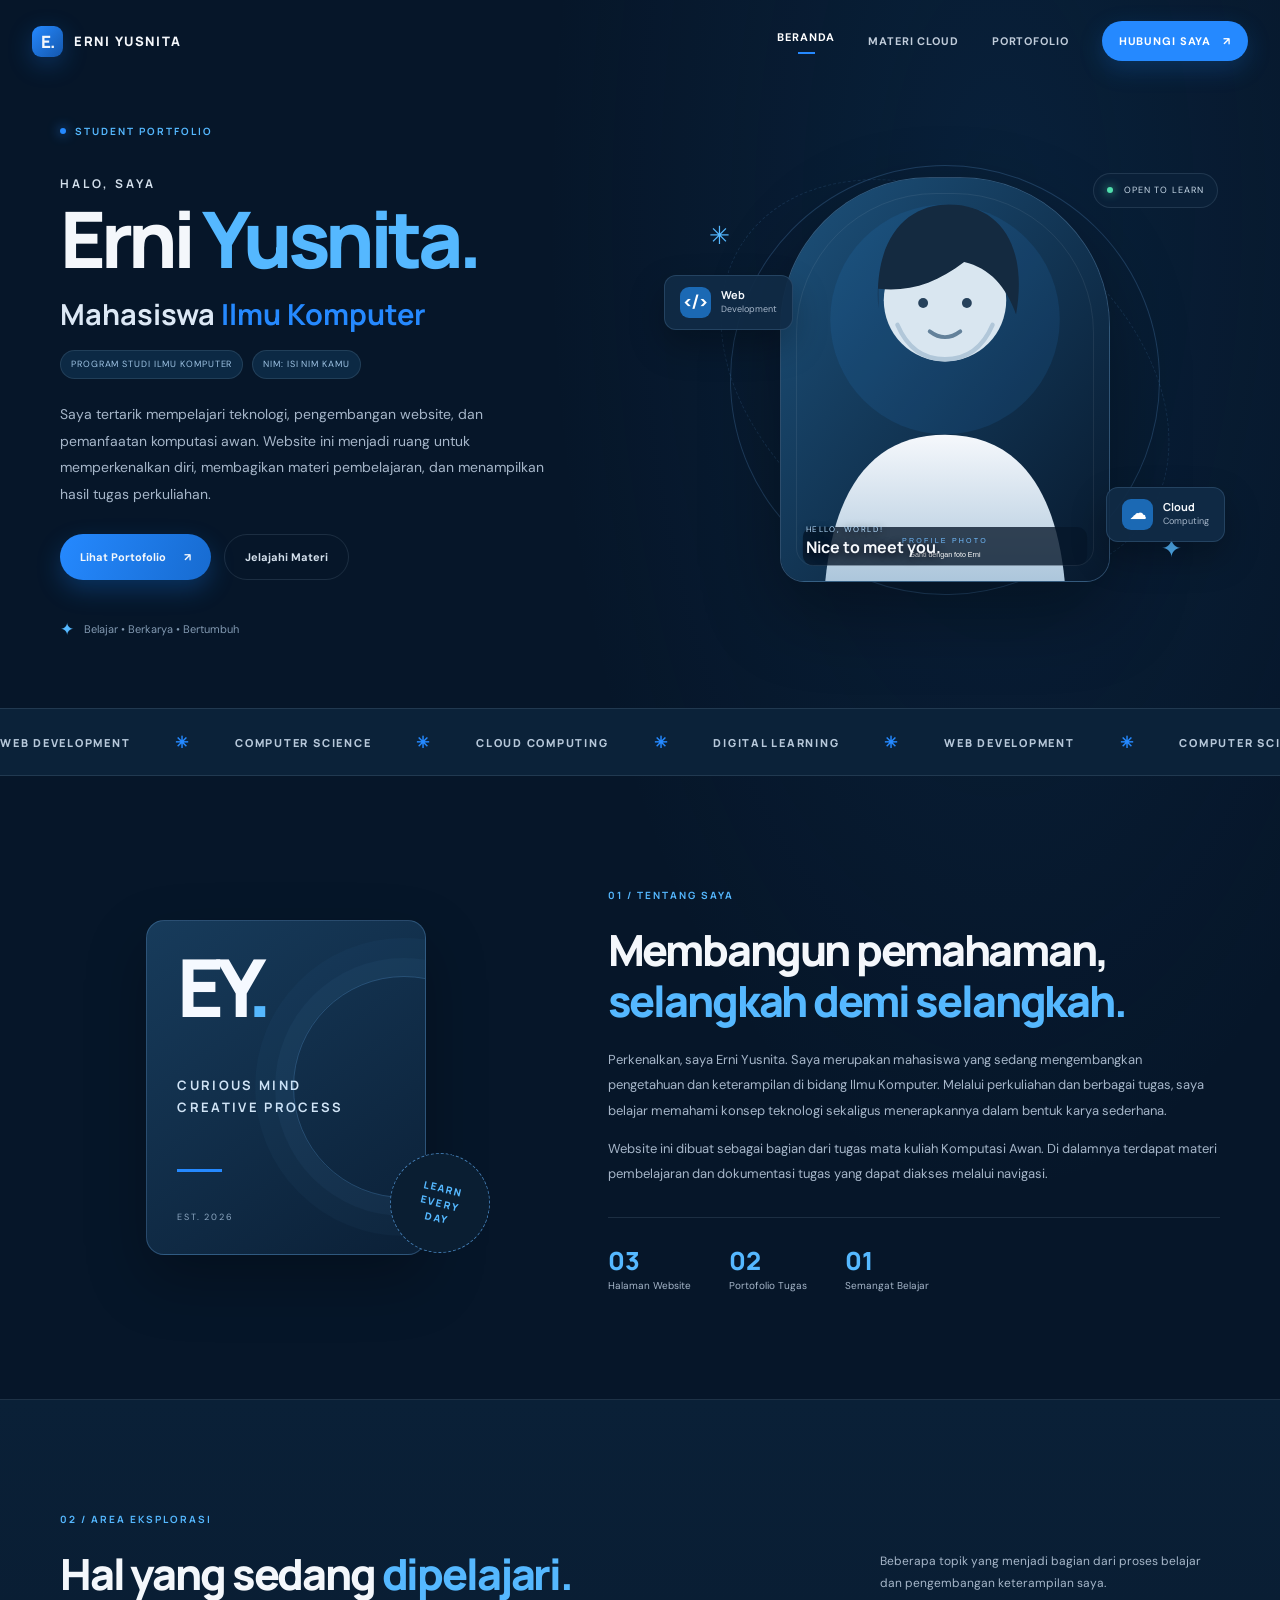
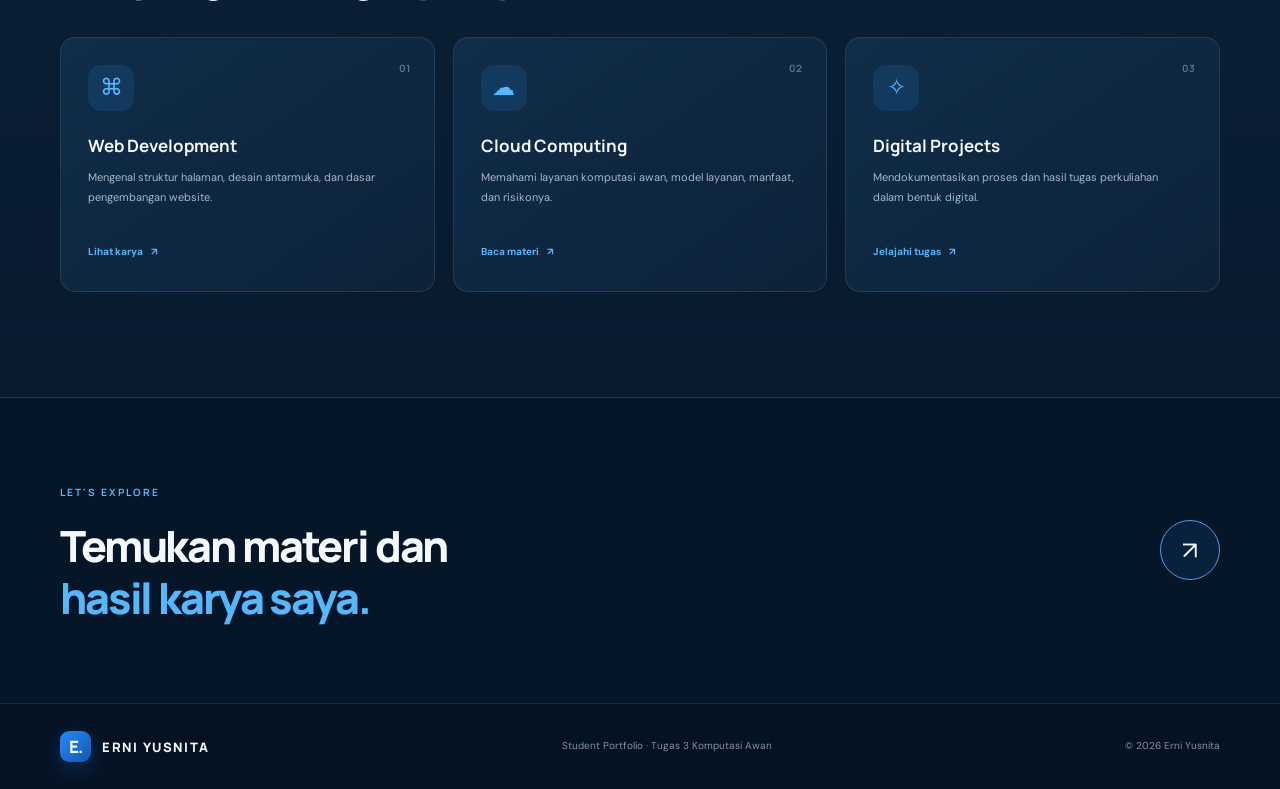
==== index.html @ 87552756 "Add files via upload" ====
<!DOCTYPE html>
<html lang="id">
<head>
  <meta charset="UTF-8">
  <meta name="viewport" content="width=device-width, initial-scale=1.0">
  <meta name="description" content="Portofolio akademik Erni Yusnita, mahasiswa Ilmu Komputer.">
  <meta name="theme-color" content="#07182c">
  <title>Erni Yusnita | Student Portfolio</title>
  <link rel="preconnect" href="https://fonts.googleapis.com">
  <link rel="preconnect" href="https://fonts.gstatic.com" crossorigin>
  <link href="https://fonts.googleapis.com/css2?family=DM+Sans:wght@400;500;600;700&family=Manrope:wght@400;500;600;700;800&display=swap" rel="stylesheet">
  <link rel="stylesheet" href="assets/css/style.css">
</head>
<body>
  <div class="site-shell">
    <header class="topbar">
      <a class="brand" href="index.html" aria-label="Erni Yusnita beranda"><span class="brand-mark">E.</span><span>ERNI YUSNITA</span></a>
      <button class="menu-toggle" aria-label="Buka navigasi" aria-expanded="false"><span></span><span></span><span></span></button>
      <nav class="nav-links" aria-label="Navigasi utama">
        <a class="active" href="index.html">Beranda</a>
        <a href="materi.html">Materi Cloud</a>
        <a href="portofolio.html">Portofolio</a>
        <a class="nav-cta" href="portofolio.html#kontak">Hubungi Saya <span>↗</span></a>
      </nav>
    </header>

    <main>
      <section class="hero section-wrap">
        <div class="hero-copy reveal">
          <span class="eyebrow"><i></i> STUDENT PORTFOLIO</span>
          <p class="hello">HALO, SAYA</p>
          <h1>Erni <span>Yusnita.</span></h1>
          <h2>Mahasiswa <span class="typed" data-words="Ilmu Komputer|Digital Enthusiast|Web Learner">Ilmu Komputer</span></h2>
          <p class="identity-line"><span>PROGRAM STUDI ILMU KOMPUTER</span><span>NIM: ISI NIM KAMU</span></p>
          <p class="hero-description">Saya tertarik mempelajari teknologi, pengembangan website, dan pemanfaatan komputasi awan. Website ini menjadi ruang untuk memperkenalkan diri, membagikan materi pembelajaran, dan menampilkan hasil tugas perkuliahan.</p>
          <div class="hero-actions">
            <a class="button button-primary" href="portofolio.html">Lihat Portofolio <span>↗</span></a>
            <a class="button button-ghost" href="materi.html">Jelajahi Materi</a>
          </div>
          <div class="social-proof"><span class="social-dot">✦</span><span>Belajar • Berkarya • Bertumbuh</span></div>
        </div>
        <div class="hero-visual reveal">
          <div class="orbit orbit-one"></div><div class="orbit orbit-two"></div>
          <div class="visual-tag tag-top"><span class="pulse"></span> OPEN TO LEARN</div>
          <div class="portrait-frame">
            <div class="portrait-glow"></div>
            <img src="assets/images/profile-placeholder.svg" alt="Ilustrasi avatar sementara Erni Yusnita">
            <div class="portrait-caption"><span class="caption-kicker">HELLO, WORLD!</span><strong>Nice to meet you.</strong></div>
          </div>
          <div class="floating-card float-code"><span class="mini-icon">&lt;/&gt;</span><div><strong>Web</strong><small>Development</small></div></div>
          <div class="floating-card float-cloud"><span class="mini-icon">☁</span><div><strong>Cloud</strong><small>Computing</small></div></div>
          <span class="decor-star star-a">✳</span><span class="decor-star star-b">✦</span>
        </div>
      </section>

      <section class="ticker" aria-label="Bidang yang dipelajari">
        <div class="ticker-track"><span>WEB DEVELOPMENT</span><b>✳</b><span>COMPUTER SCIENCE</span><b>✳</b><span>CLOUD COMPUTING</span><b>✳</b><span>DIGITAL LEARNING</span><b>✳</b><span>WEB DEVELOPMENT</span><b>✳</b><span>COMPUTER SCIENCE</span><b>✳</b></div>
      </section>

      <section class="about section-wrap section-space" id="tentang">
        <div class="about-art reveal">
          <div class="about-card">
            <div class="about-monogram">EY<span>.</span></div>
            <p>CURIOUS MIND<br>CREATIVE PROCESS</p>
            <span class="about-card-line"></span>
            <small>EST. 2026</small>
          </div>
          <div class="about-stamp">LEARN<br>EVERY<br>DAY</div>
        </div>
        <div class="about-copy reveal">
          <span class="eyebrow">01 / TENTANG SAYA</span>
          <h2>Membangun pemahaman,<br><span>selangkah demi selangkah.</span></h2>
          <p>Perkenalkan, saya Erni Yusnita. Saya merupakan mahasiswa yang sedang mengembangkan pengetahuan dan keterampilan di bidang Ilmu Komputer. Melalui perkuliahan dan berbagai tugas, saya belajar memahami konsep teknologi sekaligus menerapkannya dalam bentuk karya sederhana.</p>
          <p>Website ini dibuat sebagai bagian dari tugas mata kuliah Komputasi Awan. Di dalamnya terdapat materi pembelajaran dan dokumentasi tugas yang dapat diakses melalui navigasi.</p>
          <div class="stats-row">
            <div><strong>03</strong><span>Halaman Website</span></div>
            <div><strong>02</strong><span>Portofolio Tugas</span></div>
            <div><strong>01</strong><span>Semangat Belajar</span></div>
          </div>
        </div>
      </section>

      <section class="focus-section section-space">
        <div class="section-wrap">
          <div class="section-heading reveal"><div><span class="eyebrow">02 / AREA EKSPLORASI</span><h2>Hal yang sedang <span>dipelajari.</span></h2></div><p>Beberapa topik yang menjadi bagian dari proses belajar dan pengembangan keterampilan saya.</p></div>
          <div class="focus-grid">
            <article class="focus-card reveal"><div class="card-number">01</div><div class="focus-icon">⌘</div><h3>Web Development</h3><p>Mengenal struktur halaman, desain antarmuka, dan dasar pengembangan website.</p><a href="portofolio.html">Lihat karya <span>↗</span></a></article>
            <article class="focus-card reveal"><div class="card-number">02</div><div class="focus-icon">☁</div><h3>Cloud Computing</h3><p>Memahami layanan komputasi awan, model layanan, manfaat, dan risikonya.</p><a href="materi.html">Baca materi <span>↗</span></a></article>
            <article class="focus-card reveal"><div class="card-number">03</div><div class="focus-icon">✧</div><h3>Digital Projects</h3><p>Mendokumentasikan proses dan hasil tugas perkuliahan dalam bentuk digital.</p><a href="portofolio.html">Jelajahi tugas <span>↗</span></a></article>
          </div>
        </div>
      </section>

      <section class="closing-cta section-wrap section-space reveal">
        <div><span class="eyebrow">LET'S EXPLORE</span><h2>Temukan materi dan<br><span>hasil karya saya.</span></h2></div>
        <a class="round-link" href="portofolio.html" aria-label="Buka portofolio">↗</a>
      </section>
    </main>
    <footer class="footer"><div class="section-wrap footer-inner"><a class="brand" href="index.html"><span class="brand-mark">E.</span><span>ERNI YUSNITA</span></a><p>Student Portfolio · Tugas 3 Komputasi Awan</p><span>© <span class="year"></span> Erni Yusnita</span></div></footer>
  </div>
  <script src="assets/js/main.js"></script>
</body>
</html>
---- assets/css/style.css ----
/* ERNI YUSNITA — STUDENT PORTFOLIO
   Version 1.0 | Tugas 3 Komputasi Awan
   Ubah --accent pada :root untuk membuat perubahan visual versi 2. */
:root{--bg:#061629;--bg2:#091e35;--panel:#0d2742;--panel2:#102e4b;--text:#f4f7fb;--muted:#a6b6c9;--accent:#2589ff;--accent2:#55b8ff;--line:rgba(177,205,232,.13);--font:'DM Sans',sans-serif;--display:'Manrope',sans-serif}
*{box-sizing:border-box}html{scroll-behavior:smooth}body{margin:0;background:var(--bg);color:var(--text);font-family:var(--font);line-height:1.65;overflow-x:hidden}a{color:inherit;text-decoration:none}button{font:inherit}.site-shell{overflow:hidden;background:radial-gradient(ellipse at 78% 9%,rgba(24,92,155,.15),transparent 32%),var(--bg)}.section-wrap{width:min(1160px,calc(100% - 64px));margin-inline:auto}.topbar{height:82px;width:min(1240px,calc(100% - 64px));margin:auto;display:flex;align-items:center;justify-content:space-between;position:relative;z-index:20}.brand{display:inline-flex;align-items:center;gap:11px;font:800 13px var(--display);letter-spacing:.12em}.brand-mark{width:31px;height:31px;border-radius:9px;display:grid;place-items:center;background:linear-gradient(135deg,var(--accent),#1457ad);font:800 17px var(--display);letter-spacing:-.08em;box-shadow:0 7px 25px #1678e64d}.nav-links{display:flex;align-items:center;gap:33px}.nav-links>a{font-size:11px;color:#c0ccda;font-weight:700;letter-spacing:.08em;text-transform:uppercase;transition:.25s}.nav-links>a:hover,.nav-links>a.active{color:#fff}.nav-links>a.active:after{content:"";display:block;width:17px;height:2px;background:var(--accent);margin:5px auto 0}.nav-links .nav-cta{background:var(--accent);color:white;padding:11px 17px;border-radius:30px;box-shadow:0 8px 25px #1678e63d}.nav-links .nav-cta:after{display:none}.nav-cta span{padding-left:8px}.menu-toggle{display:none;background:none;border:0;color:white}.hero{min-height:590px;display:grid;grid-template-columns:1.05fr .95fr;align-items:center;padding-top:34px;padding-bottom:65px;position:relative}.hero-copy{max-width:570px;position:relative;z-index:2}.eyebrow{font:700 10px var(--display);letter-spacing:.2em;color:var(--accent2);display:inline-flex;align-items:center;gap:9px}.eyebrow i{width:6px;height:6px;border-radius:50%;background:var(--accent);box-shadow:0 0 12px var(--accent)}.hello{font:700 12px var(--display);letter-spacing:.25em;color:#d2deea;margin:33px 0 5px}.hero h1,.page-hero h1{font:800 clamp(48px,6.1vw,78px)/1.06 var(--display);letter-spacing:-.065em;margin:0}.hero h1 span,.page-hero h1 span,.about-copy h2 span,.section-heading h2 span,.closing-cta h2 span,.contact-inner h2 span,.content-intro h2 span,.link-panel h2 span{color:var(--accent2)}.hero h2{font:700 clamp(20px,2.4vw,29px) var(--display);margin:14px 0;color:#dce8f5}.hero h2 span{color:var(--accent)}.identity-line{display:flex;flex-wrap:wrap;gap:9px;margin:16px 0 0}.identity-line span{font-size:9px;letter-spacing:.1em;color:#9fc4e5;border:1px solid var(--line);border-radius:20px;padding:6px 10px;background:#0c2944}.hero-description{max-width:485px;color:var(--muted);font-size:14px;line-height:1.9;margin:22px 0 27px}.hero-actions{display:flex;gap:13px;flex-wrap:wrap}.button{display:inline-flex;align-items:center;gap:18px;padding:13px 20px;border-radius:30px;font-size:11px;font-weight:700;transition:transform .25s,box-shadow .25s}.button:hover{transform:translateY(-3px)}.button-primary{background:linear-gradient(110deg,var(--accent),#176bd0);box-shadow:0 10px 25px #1479e64a}.button-ghost{border:1px solid var(--line);color:#d5e1ed}.social-proof{display:flex;align-items:center;gap:10px;margin-top:35px;color:#8299b1;font-size:11px}.social-dot{color:var(--accent2);font-size:17px}.hero-visual{height:490px;position:relative;display:grid;place-items:center}.portrait-frame{width:min(330px,75%);height:405px;border:1px solid #83b7e64a;border-radius:150px 150px 24px 24px;background:linear-gradient(155deg,#173d5c,#0b223a 70%);position:relative;overflow:hidden;box-shadow:0 30px 80px #0005;z-index:2}.portrait-frame:before{content:"";position:absolute;inset:15px;border:1px solid #ffffff12;border-radius:140px 140px 18px 18px;z-index:1}.portrait-frame img{position:absolute;width:100%;height:100%;object-fit:cover;inset:0}.portrait-glow{position:absolute;width:240px;height:240px;border-radius:50%;background:#2388ff4a;filter:blur(60px);top:60px;left:50px}.portrait-caption{position:absolute;bottom:23px;left:25px;z-index:3;display:flex;flex-direction:column;text-shadow:0 2px 8px #001}.caption-kicker{font-size:8px;letter-spacing:.2em;color:#b7dfff}.portrait-caption strong{font:700 16px var(--display)}.orbit{position:absolute;border:1px solid #70baff36;border-radius:50%;width:430px;height:430px;transform:rotate(-24deg)}.orbit-two{width:490px;height:350px;transform:rotate(35deg);border-style:dashed;opacity:.6}.visual-tag{position:absolute;z-index:4;top:38px;right:2px;border:1px solid var(--line);border-radius:30px;padding:9px 13px;background:#0a2038;color:#c8d9e9;font-size:9px;letter-spacing:.12em}.pulse{display:inline-block;width:6px;height:6px;background:#50dfad;border-radius:50%;margin-right:8px;box-shadow:0 0 10px #50dfad}.floating-card{position:absolute;z-index:4;display:flex;align-items:center;gap:10px;padding:11px 15px;background:#102b46eF;border:1px solid #83b7e62e;border-radius:12px;box-shadow:0 15px 35px #0004}.floating-card strong,.floating-card small{display:block}.floating-card strong{font:700 11px var(--display)}.floating-card small{font-size:9px;color:var(--muted)}.mini-icon{width:31px;height:31px;border-radius:9px;background:#1b69b4;display:grid;place-items:center;color:white;font-weight:800}.float-code{left:-5px;top:140px}.float-cloud{right:-5px;bottom:83px}.decor-star{position:absolute;color:var(--accent2);font-size:25px}.star-a{top:80px;left:40px}.star-b{bottom:55px;right:38px}.ticker{height:68px;background:#0b2239;border-block:1px solid var(--line);display:flex;align-items:center;overflow:hidden}.ticker-track{display:flex;align-items:center;justify-content:space-around;gap:45px;min-width:100%;white-space:nowrap;animation:marquee 30s linear infinite;font:800 11px var(--display);letter-spacing:.16em;color:#b7c8da}.ticker-track b{color:var(--accent);font-size:16px}@keyframes marquee{to{transform:translateX(-25%)}}.section-space{padding-top:105px;padding-bottom:105px}.about{display:grid;grid-template-columns:.85fr 1.15fr;gap:95px;align-items:center}.about-art{min-height:360px;display:grid;place-items:center;position:relative}.about-card{width:280px;height:335px;border:1px solid #6eaee64a;border-radius:18px;background:linear-gradient(145deg,#173b5b,#0b2037);padding:30px;display:flex;flex-direction:column;justify-content:space-between;box-shadow:0 25px 60px #0004;position:relative;overflow:hidden}.about-card:after{content:"";position:absolute;width:220px;height:220px;border:1px solid #6ebaff3d;border-radius:50%;right:-90px;top:55px;box-shadow:0 0 0 18px #6ebaff0b,0 0 0 38px #6ebaff08}.about-monogram{font:800 80px/.9 var(--display);letter-spacing:-.1em;color:#f5f9ff}.about-monogram span{color:var(--accent2)}.about-card p{font:700 13px/1.7 var(--display);letter-spacing:.18em;color:#d1e4f6}.about-card-line{width:45px;height:3px;background:var(--accent)}.about-card small{font-size:9px;letter-spacing:.2em;color:#8da8c2}.about-stamp{position:absolute;right:5%;bottom:15px;width:100px;height:100px;border:1px dashed #64b4ff99;border-radius:50%;display:grid;place-items:center;text-align:center;font:800 10px/1.5 var(--display);letter-spacing:.15em;color:var(--accent2);transform:rotate(13deg);background:#0a1e32}.about-copy h2,.section-heading h2,.closing-cta h2,.contact-inner h2,.content-intro h2,.link-panel h2{font:800 clamp(30px,3.7vw,43px)/1.2 var(--display);letter-spacing:-.05em;margin:16px 0 20px}.about-copy>p,.content-intro>p{font-size:13px;line-height:1.95;color:var(--muted);max-width:650px}.stats-row{display:flex;gap:38px;margin-top:30px;padding-top:25px;border-top:1px solid var(--line)}.stats-row div{display:flex;flex-direction:column}.stats-row strong{font:800 25px var(--display);color:var(--accent2)}.stats-row span{font-size:10px;color:var(--muted)}.focus-section{background:linear-gradient(180deg,#0a2037,#081a2e);border-block:1px solid var(--line)}.section-heading{display:flex;justify-content:space-between;align-items:end;gap:35px;margin-bottom:38px}.section-heading h2{margin-bottom:0}.section-heading>p{max-width:340px;color:var(--muted);font-size:12px;line-height:1.8;margin:0 0 5px}.focus-grid{display:grid;grid-template-columns:repeat(3,1fr);gap:18px}.focus-card{position:relative;min-height:250px;background:linear-gradient(145deg,#102d49,#0c2239);border:1px solid var(--line);border-radius:15px;padding:27px;transition:.3s}.focus-card:hover,.project-card:hover{transform:translateY(-7px);border-color:#398bd35e;box-shadow:0 20px 40px #0003}.card-number{position:absolute;right:24px;top:23px;font:700 10px var(--display);color:#58738d}.focus-icon{width:46px;height:46px;border-radius:13px;background:#1d69aa3d;color:var(--accent2);display:grid;place-items:center;font-size:23px;margin-bottom:23px}.focus-card h3{font:700 17px var(--display);margin:0 0 9px}.focus-card p{font-size:11px;line-height:1.8;color:var(--muted);min-height:58px}.focus-card>a{font-size:10px;font-weight:700;color:var(--accent2)}.focus-card>a span{margin-left:6px}.closing-cta{display:flex;align-items:center;justify-content:space-between;padding-top:80px;padding-bottom:80px}.closing-cta h2{margin-bottom:0}.round-link{width:60px;height:60px;border:1px solid #4e9fe9;border-radius:50%;display:grid;place-items:center;font-size:25px;background:#1261a52a;transition:.3s}.round-link:hover{background:var(--accent);transform:rotate(45deg)}.footer{border-top:1px solid var(--line);background:#051222}.footer-inner{min-height:85px;display:flex;align-items:center;justify-content:space-between;gap:20px}.footer p,.footer-inner>span{font-size:10px;color:#7f94a9}.page-hero{min-height:430px;display:grid;grid-template-columns:1.1fr .9fr;align-items:center;padding-top:50px;padding-bottom:50px}.page-hero h1{font-size:clamp(43px,5.5vw,68px);max-width:650px;margin:22px 0}.page-hero p{max-width:520px;color:var(--muted);font-size:14px;line-height:1.9}.page-hero-art{height:290px;position:relative;display:grid;place-items:center}.cloud-graphic{width:200px;height:150px;border-radius:90px;background:linear-gradient(145deg,#1e73b8,#0e3457);display:grid;place-items:center;font-size:100px;color:#d9efff;box-shadow:0 20px 60px #0005;position:relative;animation:float 5s ease-in-out infinite}.cloud-graphic span{position:absolute;font-size:18px;letter-spacing:8px;color:#fff;top:57px;left:81px}.graphic-caption{position:absolute;right:5%;bottom:15px;font:800 11px/1.7 var(--display);letter-spacing:.18em;color:#75bfff;text-align:right}.content-intro{max-width:780px}.content-intro h2{margin-bottom:12px}.info-banner{display:flex;gap:22px;align-items:center;margin-top:35px;padding:24px 27px;background:#102b45;border:1px solid var(--line);border-radius:14px}.info-symbol{width:53px;height:53px;flex:0 0 53px;border-radius:14px;background:#1c69ad4a;display:grid;place-items:center;color:#8ccaff;font-size:27px}.info-banner strong{font:700 14px var(--display)}.info-banner p{font-size:12px;color:var(--muted);margin:5px 0 0}.service-section{background:#091d32;border-block:1px solid var(--line)}.service-grid{display:grid;grid-template-columns:repeat(3,1fr);gap:18px}.service-card{padding:27px;background:linear-gradient(145deg,#102d49,#0a2037);border:1px solid var(--line);border-radius:15px;transition:.3s}.service-card:hover{transform:translateY(-5px);border-color:#398bd35e}.service-top{display:flex;align-items:center;justify-content:space-between}.service-icon{width:42px;height:42px;border-radius:12px;background:#1c69ad4a;display:grid;place-items:center;color:var(--accent2);font-size:21px}.service-code,.example-label{font-size:9px;letter-spacing:.15em;color:#7894af;font-weight:700}.service-card h3{font:800 31px var(--display);margin:24px 0 0;color:#fff}.service-card h4{font:700 11px var(--display);color:var(--accent2);margin:0 0 13px}.service-card>p{font-size:11px;line-height:1.85;color:var(--muted);min-height:105px}.example-label{margin-top:22px}.example-chips{display:flex;flex-wrap:wrap;gap:7px;margin-top:9px}.example-chips span,.project-tag{font-size:9px;padding:6px 9px;border-radius:20px;background:#1c69ad2b;color:#b7dcff;border:1px solid #3b8bd333}.service-note{font-size:10px;color:#89a2ba;margin-top:17px;padding-top:13px;border-top:1px solid var(--line)}.pros-cons{display:grid;grid-template-columns:1fr 1fr;gap:18px}.pros-card,.cons-card{border:1px solid var(--line);border-radius:15px;padding:27px;background:#0d2943}.cons-card{background:#241f31}.pros-title{display:flex;align-items:center;gap:13px;margin-bottom:20px}.pros-title>span{width:35px;height:35px;border-radius:10px;background:#1e805d;color:#9bf2c9;display:grid;place-items:center;font-size:21px;font-weight:700}.cons-card .pros-title>span{background:#874d37;color:#ffc4a6}.pros-title h3{font:700 16px var(--display);margin:0}.pros-cons ul{list-style:none;margin:0;padding:0}.pros-cons li{padding:13px 0;border-top:1px solid var(--line)}.pros-cons li b{font-size:12px}.pros-cons li p{margin:3px 0 0;font-size:11px;color:var(--muted)}.takeaway{margin-top:20px;padding:24px 27px;border-left:3px solid var(--accent);background:#102b45}.takeaway p{font-size:12px;color:#c3d2e1;line-height:1.9;margin:9px 0 0}.project-hero-art{height:300px}.stacked-window{width:260px;height:190px;border-radius:12px;background:#eaf3fc;padding:12px;transform:rotate(-7deg);box-shadow:0 25px 60px #0006;position:relative}.browser-bar{height:15px;display:flex;gap:5px;align-items:center}.browser-bar i{width:5px;height:5px;border-radius:50%;background:#90a6bb}.browser-bar span{height:5px;flex:1;margin-left:10px;border-radius:10px;background:#d3e0ed}.window-lines{margin-top:25px;width:100px;height:70px;background:repeating-linear-gradient(to bottom,#bfd1e2 0 5px,transparent 5px 17px)}.window-orb{position:absolute;right:27px;top:52px;width:88px;height:88px;border-radius:50%;background:linear-gradient(135deg,#51b7ff,#1457a2);display:grid;place-items:center;color:white;font-size:40px}.project-grid{display:grid;grid-template-columns:1fr 1fr;gap:22px}.project-card{overflow:hidden;background:#0e2943;border:1px solid var(--line);border-radius:16px;transition:.3s}.project-cover{height:235px;position:relative;overflow:hidden}.cover-one{background:linear-gradient(135deg,#e8dafa,#b8caff);padding:20px}.browser-bar{position:relative}.cover-one .browser-bar span{background:#d2cce0}.cover-content{position:absolute;left:34px;top:68px;color:#13253c}.cover-content small{font-size:8px;letter-spacing:.16em;font-weight:800}.cover-content strong{display:block;font:800 29px/1.15 var(--display);letter-spacing:-.05em;margin-top:12px}.cover-lines{display:flex;gap:5px;margin-top:17px}.cover-lines i{width:37px;height:5px;background:#6d82a7;border-radius:8px}.cover-bubble{position:absolute;right:25px;bottom:22px;width:44px;height:44px;border-radius:50%;background:#1d72bd;color:white;display:grid;place-items:center;font:800 12px var(--display)}.cover-two{background:linear-gradient(135deg,#d7f1ee,#9ac9d5);display:grid;place-items:center}.drive-mark{position:absolute;top:22px;left:26px;font-size:28px;color:#178b80}.drive-folder{display:flex;gap:12px;transform:rotate(-8deg)}.drive-folder span{width:68px;height:83px;border-radius:9px;background:#f7fcff;box-shadow:0 15px 30px #315d6b4a;display:grid;place-items:center;color:#58a5ad;font-size:30px}.drive-folder span:nth-child(2){transform:translateY(-17px)}.drive-caption{position:absolute;bottom:20px;left:25px;font-size:9px;letter-spacing:.18em;color:#326a75;font-weight:800}.project-body{padding:23px}.project-meta{display:flex;justify-content:space-between;font-size:9px;letter-spacing:.13em;color:var(--accent2);font-weight:700}.project-body h3{font:700 18px var(--display);margin:13px 0 8px}.project-body>p{font-size:11px;line-height:1.85;color:var(--muted);min-height:80px}.project-footer{display:flex;justify-content:space-between;align-items:center;margin-top:18px;padding-top:15px;border-top:1px solid var(--line)}.text-link{font-size:10px;font-weight:700;color:var(--accent2)}.link-panel{margin-top:75px;padding:35px;background:#0c2741;border:1px solid var(--line);border-radius:17px;display:grid;grid-template-columns:.85fr 1.15fr;gap:45px;align-items:center}.link-panel h2{font-size:30px;margin:12px 0}.link-panel p{font-size:11px;line-height:1.85;color:var(--muted)}.link-list>a{display:flex;align-items:center;gap:15px;padding:16px 0;border-bottom:1px solid var(--line)}.link-index{width:35px;height:35px;display:grid;place-items:center;border-radius:10px;background:#1a5b91;color:#b9ddff;font:700 11px var(--display)}.link-list b,.link-list small{display:block}.link-list b{font:700 12px var(--display)}.link-list small{font-size:10px;color:#8ca2b7;margin-top:3px}.link-arrow{margin-left:auto;color:var(--accent2);font-size:18px}.contact-section{background:linear-gradient(110deg,#0c2a48,#0a1d32);border-block:1px solid var(--line)}.contact-inner{display:flex;align-items:center;justify-content:space-between;gap:30px}.contact-inner h2{margin:13px 0}.contact-inner p{color:var(--muted);font-size:12px}.reveal{opacity:0;transform:translateY(22px);transition:opacity .7s ease,transform .7s ease}.reveal.visible{opacity:1;transform:translateY(0)}@keyframes float{0%,100%{transform:translateY(0)}50%{transform:translateY(-12px)}}@media(max-width:850px){.hero{grid-template-columns:1fr 1fr;min-height:530px}.hero-visual{transform:scale(.88)}.about{gap:45px}.section-heading{align-items:start;flex-direction:column;gap:12px}.section-heading>p{max-width:550px}.page-hero{min-height:370px}.link-panel{grid-template-columns:1fr;gap:15px}}@media(max-width:650px){.section-wrap,.topbar{width:calc(100% - 38px)}.topbar{height:70px}.menu-toggle{display:flex;flex-direction:column;gap:5px;padding:8px}.menu-toggle span{width:22px;height:2px;background:white;border-radius:2px}.nav-links{display:none;position:absolute;top:62px;left:0;right:0;padding:18px;background:#0c2741;border:1px solid var(--line);border-radius:14px;flex-direction:column;align-items:stretch;gap:17px;box-shadow:0 20px 40px #0006}.nav-links.open{display:flex}.nav-links>a.active:after{display:none}.nav-links .nav-cta{text-align:center}.hero{grid-template-columns:1fr;padding-top:55px;padding-bottom:40px}.hero h1{font-size:55px}.hero-visual{height:390px;transform:none;margin-top:10px}.portrait-frame{height:340px;width:260px}.orbit{width:340px;height:340px}.orbit-two{width:370px;height:290px}.float-code{left:0;top:100px}.float-cloud{right:0;bottom:50px}.visual-tag{right:0;top:20px}.ticker{height:57px}.ticker-track{gap:25px;font-size:9px}.section-space{padding-top:72px;padding-bottom:72px}.about{grid-template-columns:1fr;gap:30px}.about-art{min-height:330px}.about-card{height:300px}.about-copy h2,.section-heading h2,.closing-cta h2,.contact-inner h2,.content-intro h2{font-size:32px}.stats-row{gap:20px;justify-content:space-between}.stats-row strong{font-size:22px}.focus-grid,.service-grid,.pros-cons,.project-grid{grid-template-columns:1fr}.focus-card{min-height:220px}.closing-cta{padding-top:65px;padding-bottom:65px}.footer-inner{padding:22px 0;flex-direction:column;align-items:flex-start;gap:9px}.page-hero{grid-template-columns:1fr;padding-top:55px;padding-bottom:25px}.page-hero h1{font-size:46px}.page-hero-art{height:220px}.cloud-graphic{width:160px;height:120px;font-size:78px}.cloud-graphic span{top:45px;left:65px}.service-card>p{min-height:0}.project-cover{height:205px}.project-body>p{min-height:0}.link-panel{padding:24px}.contact-inner{align-items:flex-start;flex-direction:column}.contact-inner h2{font-size:30px}}@media(prefers-reduced-motion:reduce){*,*::before,*::after{scroll-behavior:auto!important;animation-duration:.01ms!important;animation-iteration-count:1!important;transition-duration:.01ms!important}.reveal{opacity:1;transform:none}}
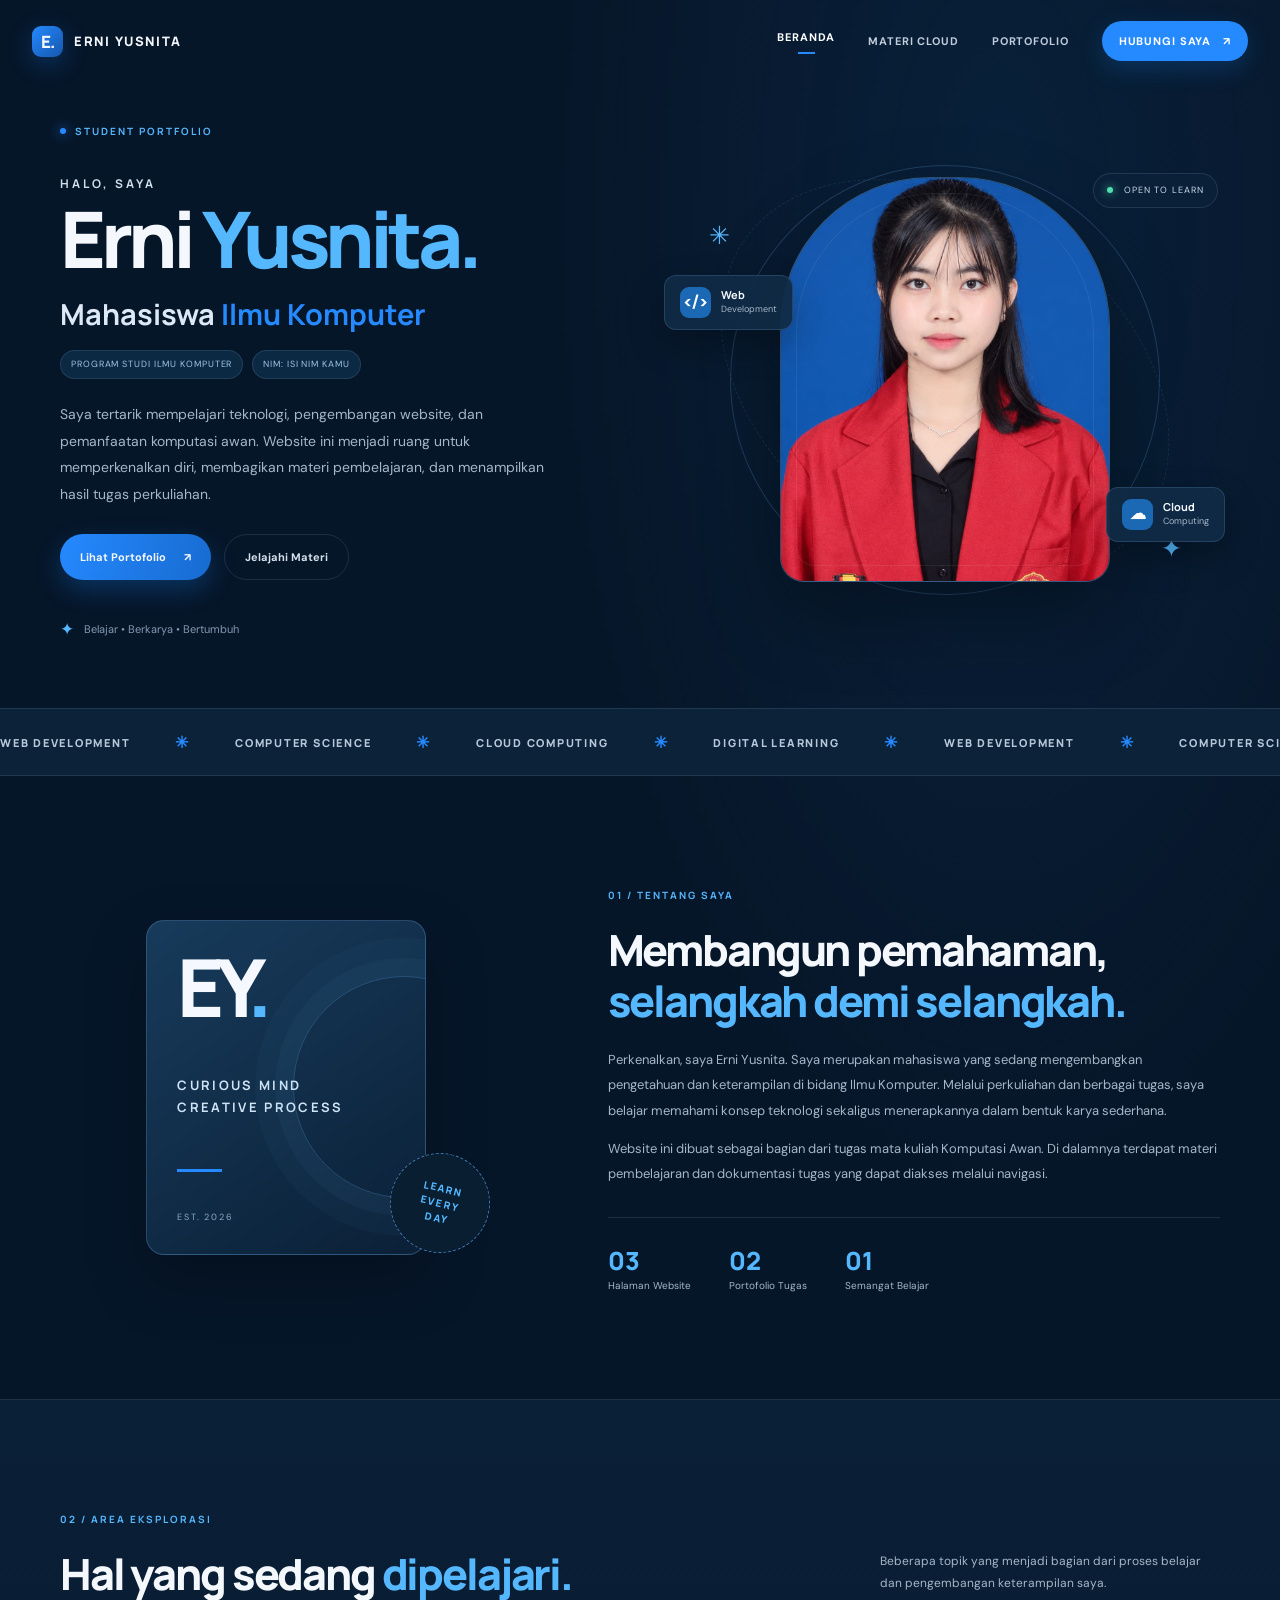
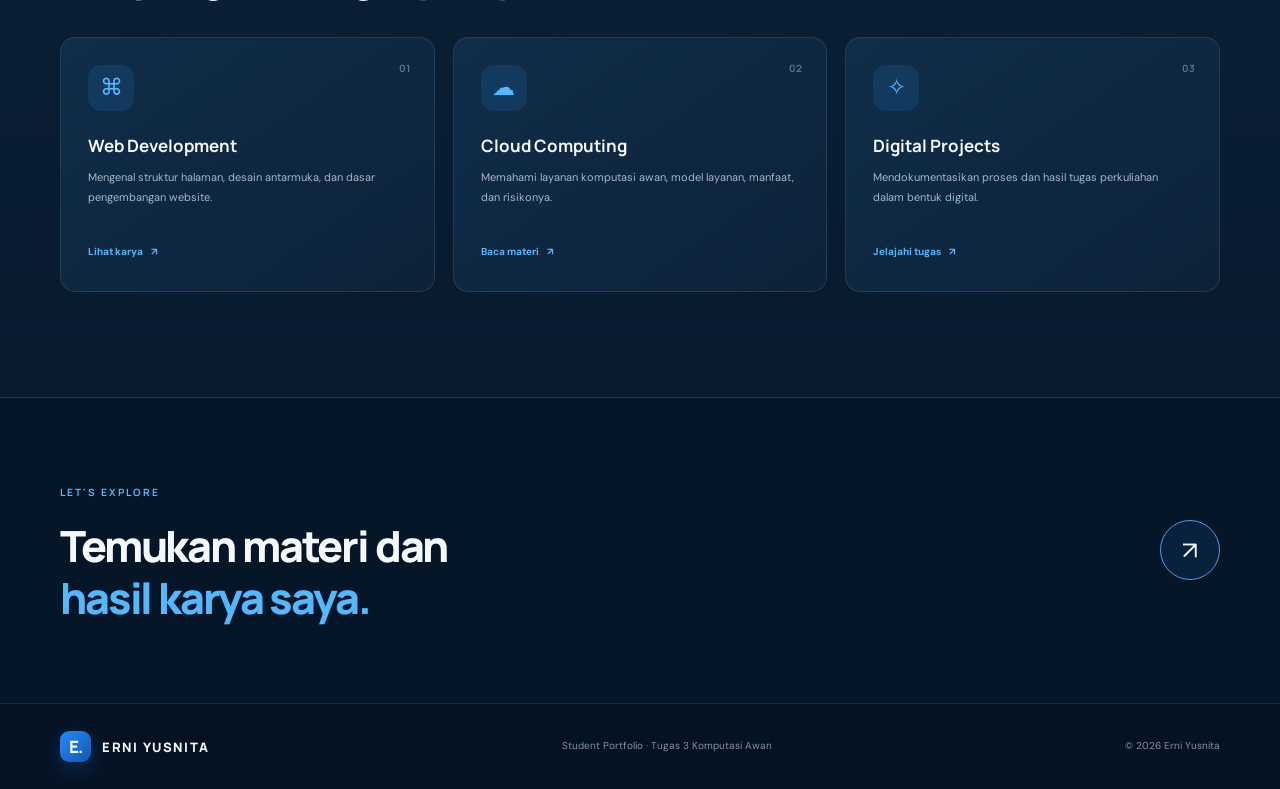
==== commit d4e4c78e: "Add files via upload" ====
--- a/index.html
+++ b/index.html
@@ -44,8 +44,7 @@
           <div class="visual-tag tag-top"><span class="pulse"></span> OPEN TO LEARN</div>
           <div class="portrait-frame">
             <div class="portrait-glow"></div>
-            <img src="assets/images/profile-placeholder.svg" alt="Ilustrasi avatar sementara Erni Yusnita">
-            <div class="portrait-caption"><span class="caption-kicker">HELLO, WORLD!</span><strong>Nice to meet you.</strong></div>
+            <img src="assets/images/foto erni.jpeg" alt="Ilustrasi avatar sementara Erni Yusnita">
           </div>
           <div class="floating-card float-code"><span class="mini-icon">&lt;/&gt;</span><div><strong>Web</strong><small>Development</small></div></div>
           <div class="floating-card float-cloud"><span class="mini-icon">☁</span><div><strong>Cloud</strong><small>Computing</small></div></div>
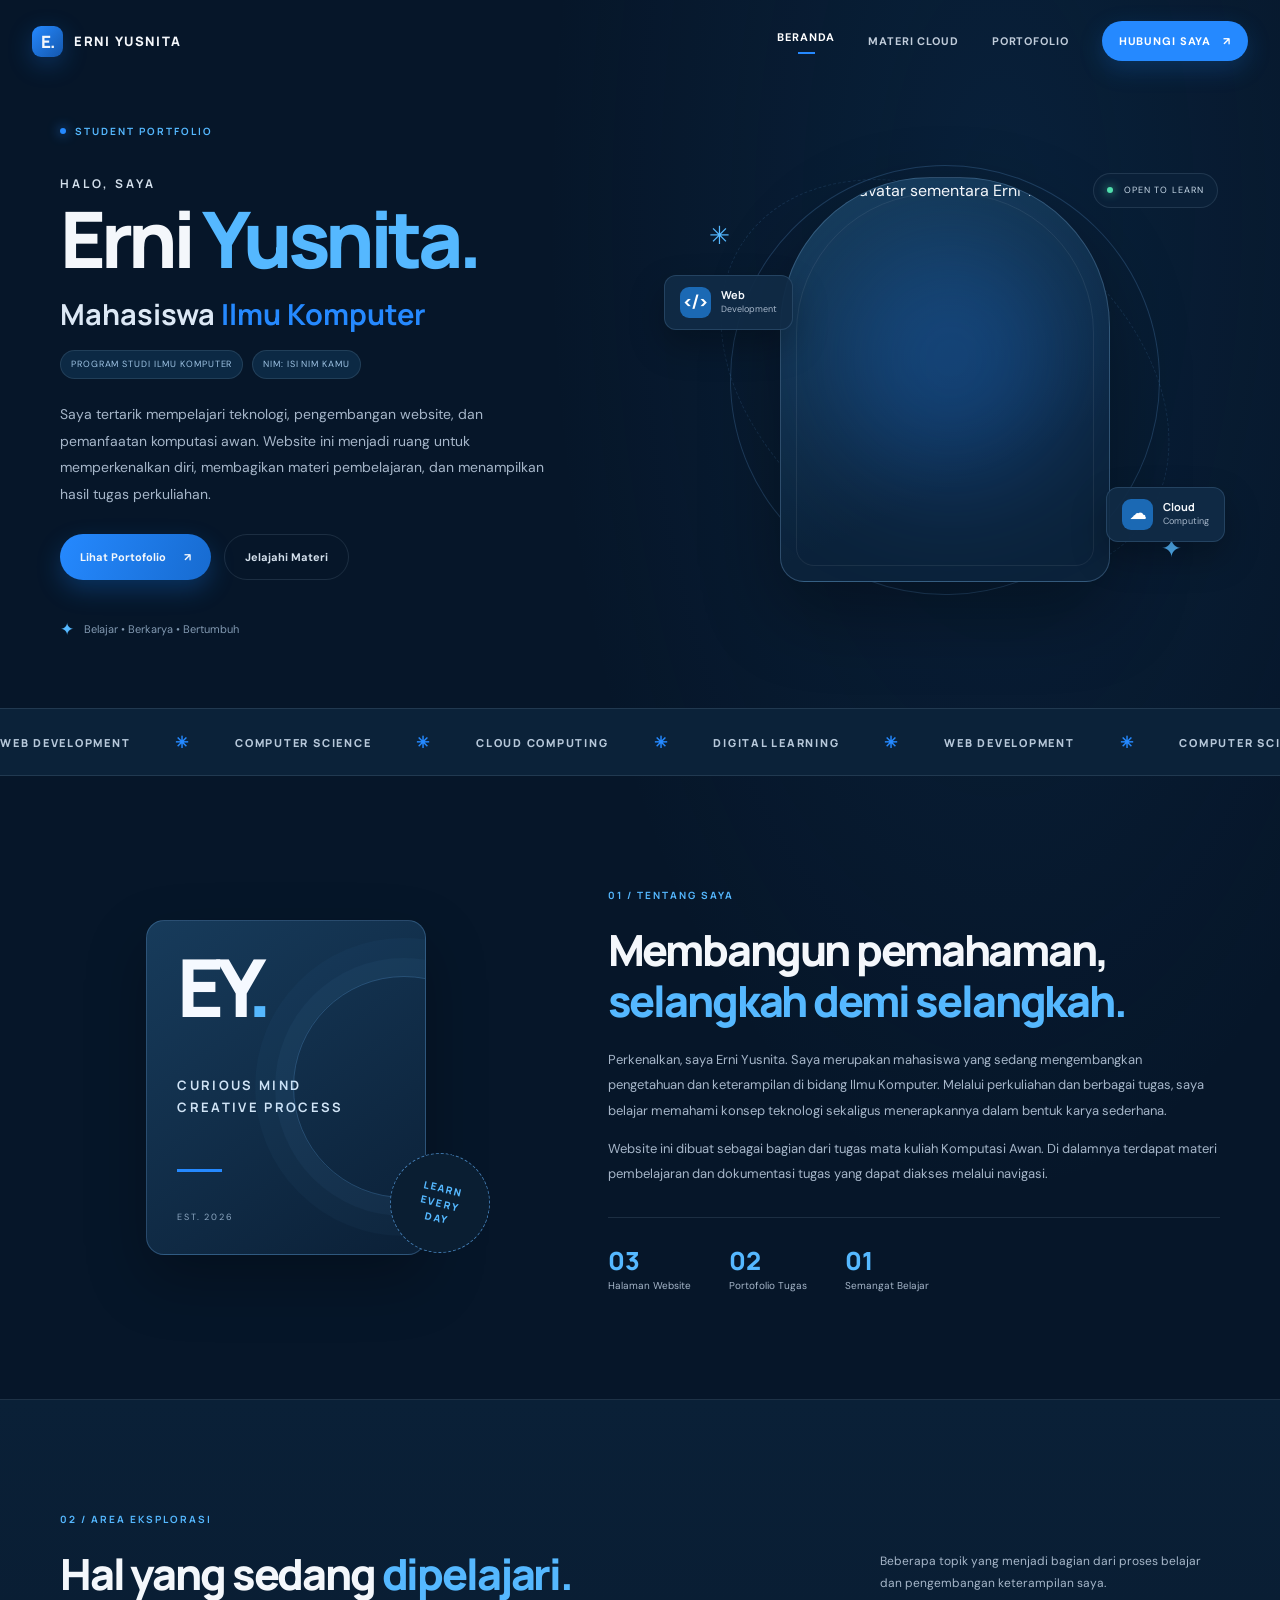
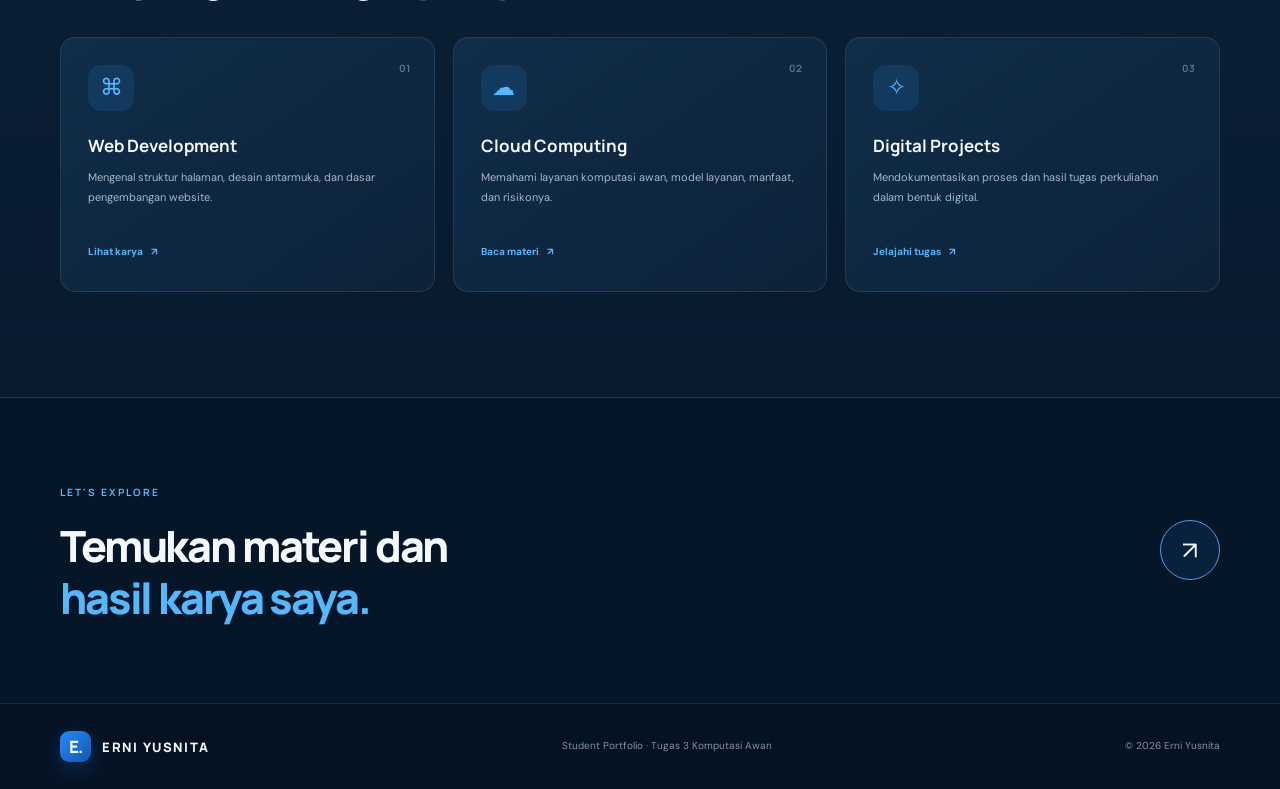
==== commit a285dc53: "Update index.html" ====
--- a/index.html
+++ b/index.html
@@ -44,7 +44,7 @@
           <div class="visual-tag tag-top"><span class="pulse"></span> OPEN TO LEARN</div>
           <div class="portrait-frame">
             <div class="portrait-glow"></div>
-            <img src="assets/images/foto erni.jpeg" alt="Ilustrasi avatar sementara Erni Yusnita">
+            <img src="assets/images/foto_erni.jpeg" alt="Ilustrasi avatar sementara Erni Yusnita">
           </div>
           <div class="floating-card float-code"><span class="mini-icon">&lt;/&gt;</span><div><strong>Web</strong><small>Development</small></div></div>
           <div class="floating-card float-cloud"><span class="mini-icon">☁</span><div><strong>Cloud</strong><small>Computing</small></div></div>
@@ -99,4 +99,4 @@
   </div>
   <script src="assets/js/main.js"></script>
 </body>
-</html>+</html>
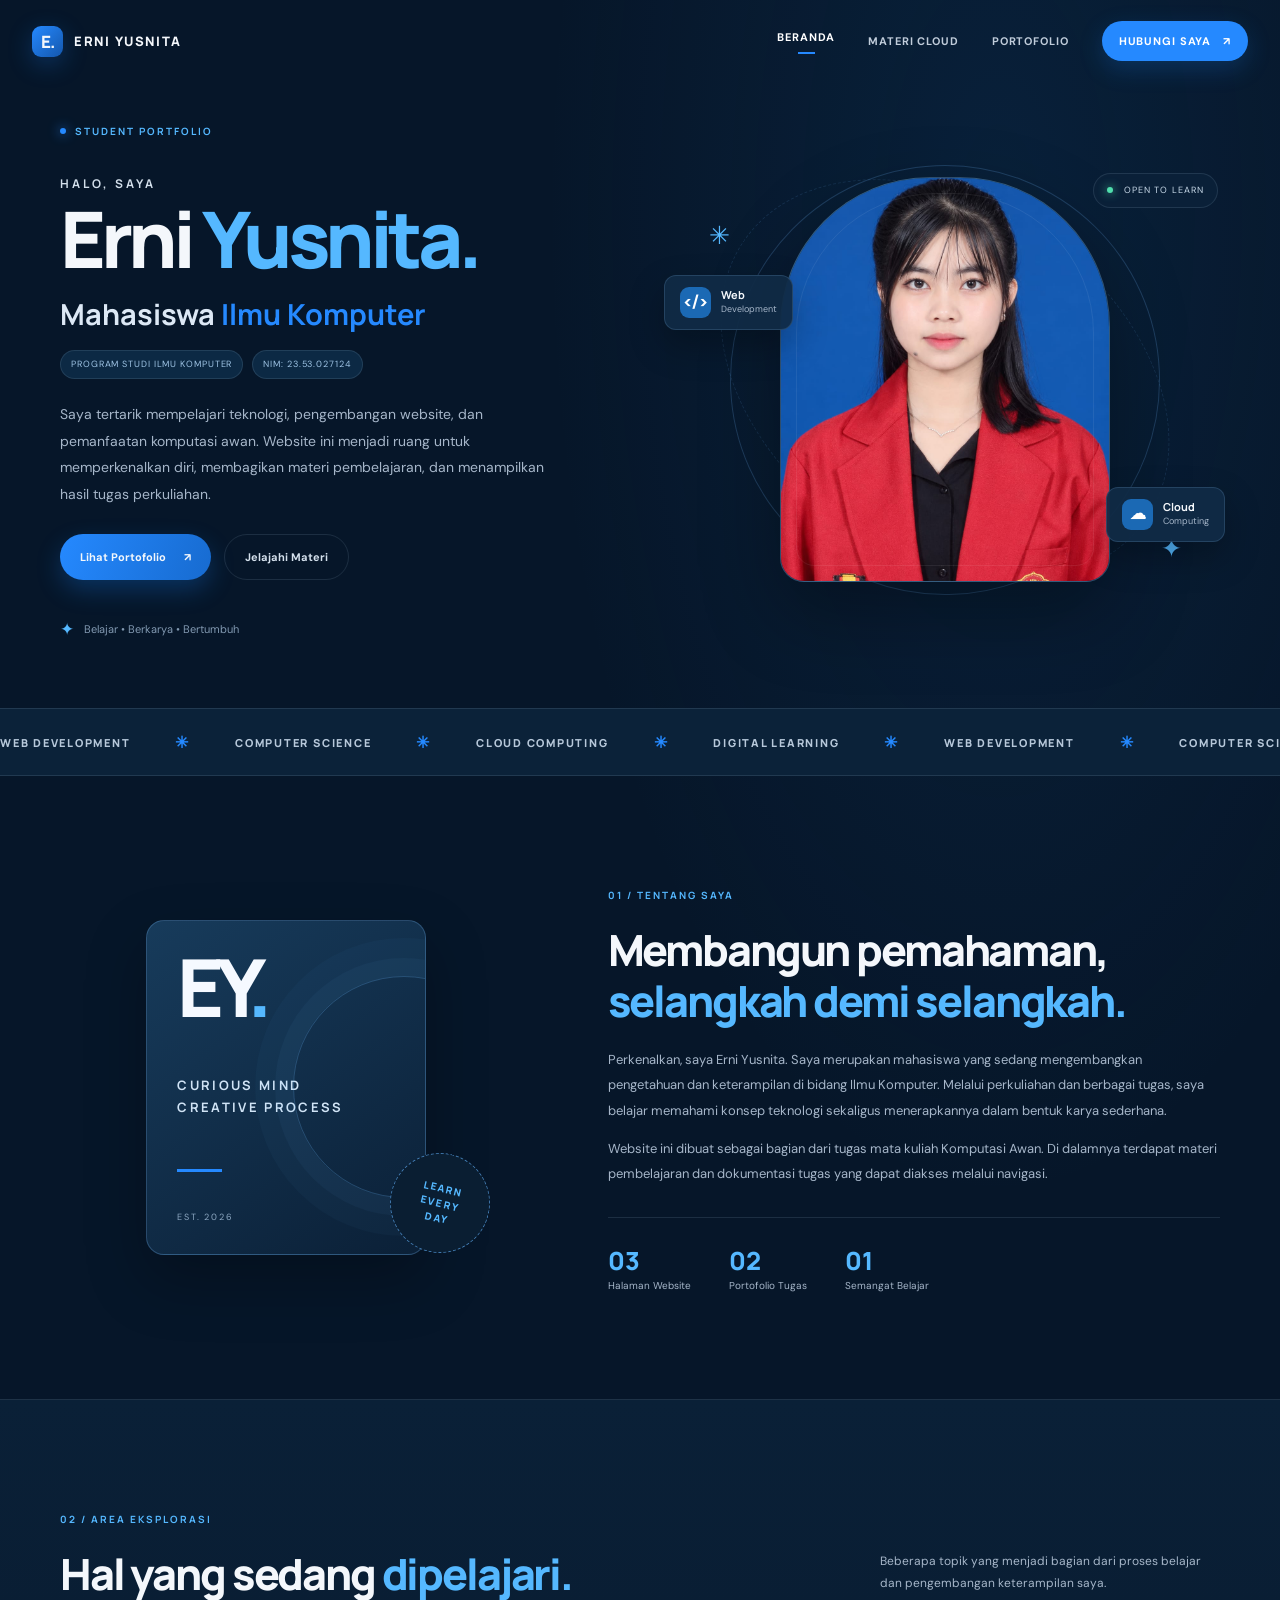
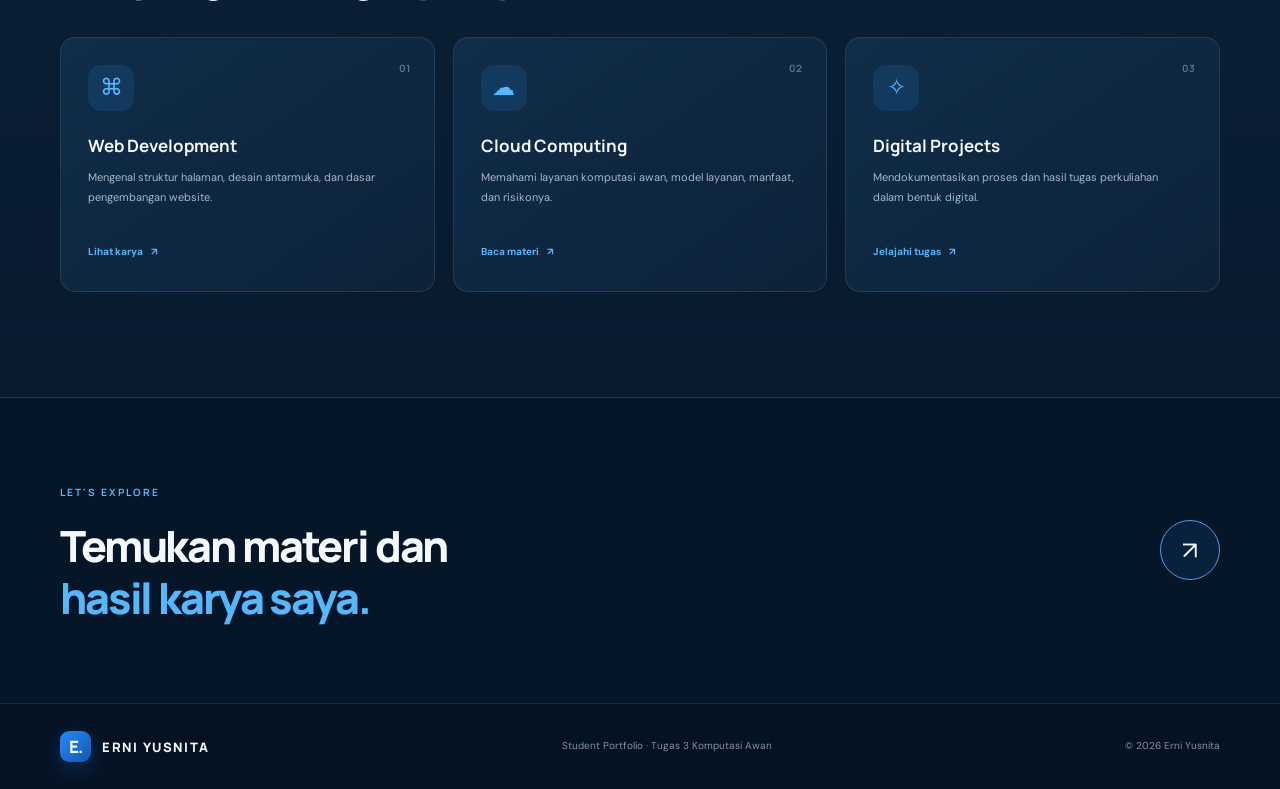
==== commit 3152b84c: "Update index.html" ====
--- a/index.html
+++ b/index.html
@@ -31,7 +31,7 @@
           <p class="hello">HALO, SAYA</p>
           <h1>Erni <span>Yusnita.</span></h1>
           <h2>Mahasiswa <span class="typed" data-words="Ilmu Komputer|Digital Enthusiast|Web Learner">Ilmu Komputer</span></h2>
-          <p class="identity-line"><span>PROGRAM STUDI ILMU KOMPUTER</span><span>NIM: ISI NIM KAMU</span></p>
+          <p class="identity-line"><span>PROGRAM STUDI ILMU KOMPUTER</span><span>NIM: 23.53.027124</span></p>
           <p class="hero-description">Saya tertarik mempelajari teknologi, pengembangan website, dan pemanfaatan komputasi awan. Website ini menjadi ruang untuk memperkenalkan diri, membagikan materi pembelajaran, dan menampilkan hasil tugas perkuliahan.</p>
           <div class="hero-actions">
             <a class="button button-primary" href="portofolio.html">Lihat Portofolio <span>↗</span></a>
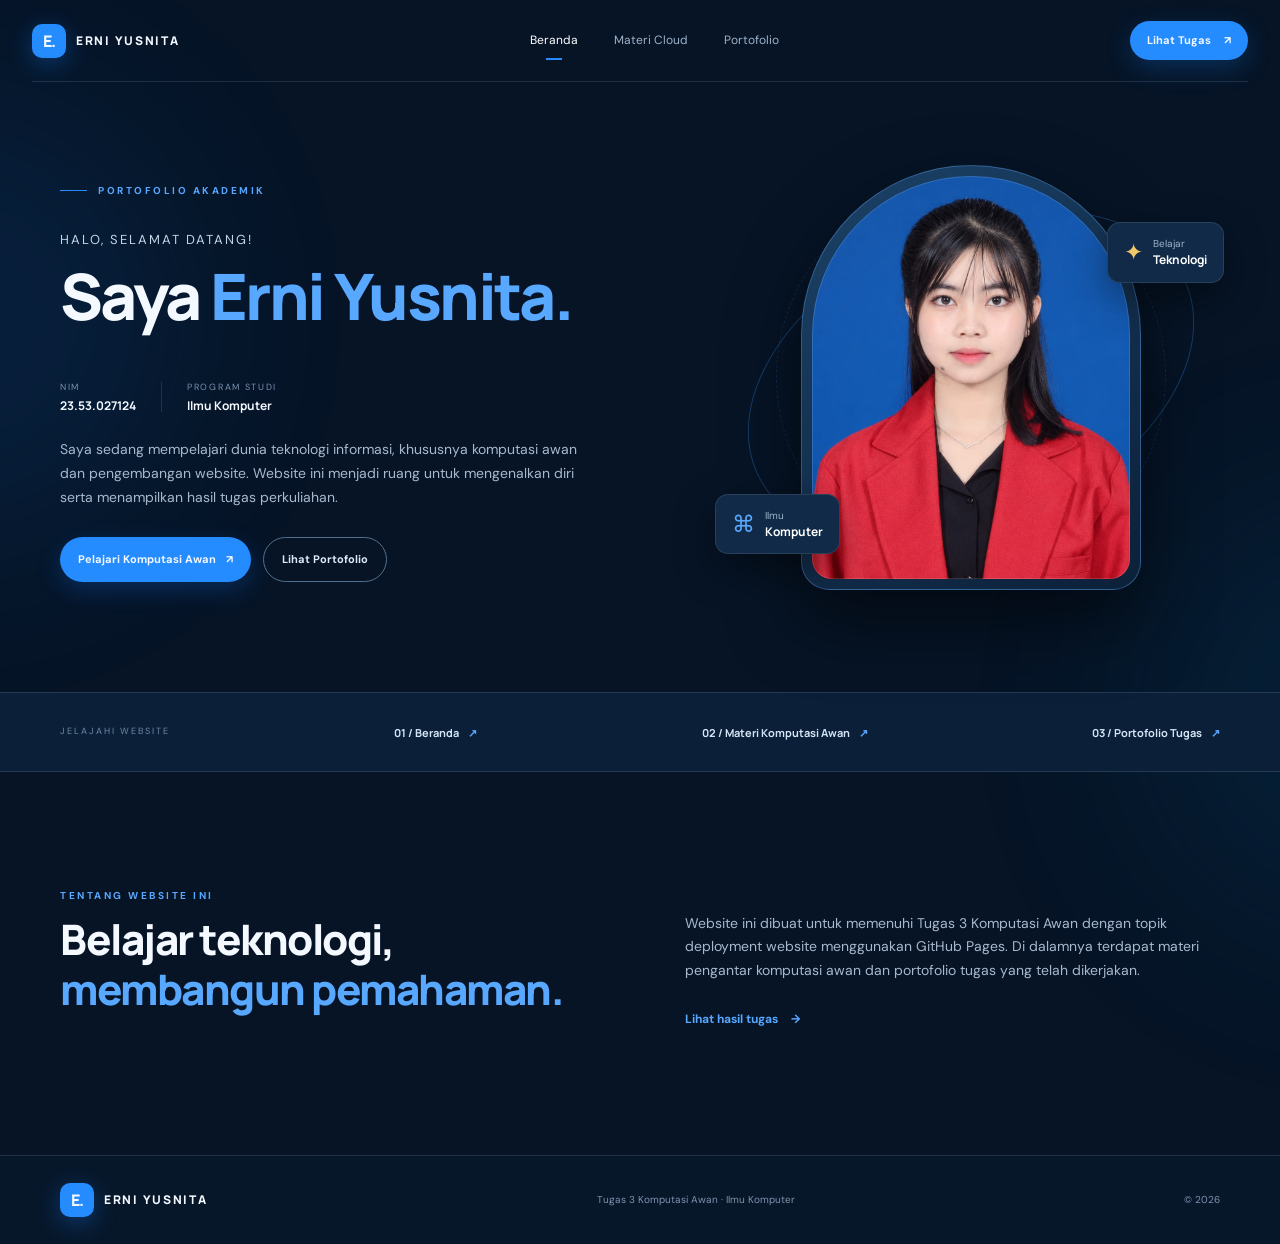
==== commit c0fb9121: "Add files via upload" ====
--- a/index.html
+++ b/index.html
@@ -1,102 +1,76 @@
-<!DOCTYPE html>
-<html lang="id">
 <head>
   <meta charset="UTF-8">
   <meta name="viewport" content="width=device-width, initial-scale=1.0">
   <meta name="description" content="Portofolio akademik Erni Yusnita, mahasiswa Ilmu Komputer.">
-  <meta name="theme-color" content="#07182c">
-  <title>Erni Yusnita | Student Portfolio</title>
+  <title>Erni Yusnita | Personal Portfolio</title>
   <link rel="preconnect" href="https://fonts.googleapis.com">
   <link rel="preconnect" href="https://fonts.gstatic.com" crossorigin>
   <link href="https://fonts.googleapis.com/css2?family=DM+Sans:wght@400;500;600;700&family=Manrope:wght@400;500;600;700;800&display=swap" rel="stylesheet">
   <link rel="stylesheet" href="assets/css/style.css">
 </head>
 <body>
-  <div class="site-shell">
-    <header class="topbar">
-      <a class="brand" href="index.html" aria-label="Erni Yusnita beranda"><span class="brand-mark">E.</span><span>ERNI YUSNITA</span></a>
-      <button class="menu-toggle" aria-label="Buka navigasi" aria-expanded="false"><span></span><span></span><span></span></button>
-      <nav class="nav-links" aria-label="Navigasi utama">
-        <a class="active" href="index.html">Beranda</a>
-        <a href="materi.html">Materi Cloud</a>
-        <a href="portofolio.html">Portofolio</a>
-        <a class="nav-cta" href="portofolio.html#kontak">Hubungi Saya <span>↗</span></a>
-      </nav>
-    </header>
+  <div class="page-glow glow-one"></div><div class="page-glow glow-two"></div>
+  <header class="site-header">
+    <a class="brand" href="index.html"><span class="brand-mark">E.</span><span>ERNI YUSNITA</span></a>
+    <button class="menu-toggle" aria-label="Buka navigasi" aria-expanded="false"><span></span><span></span><span></span></button>
+    <nav class="nav-links" aria-label="Navigasi utama">
+      <a class="active" href="index.html">Beranda</a>
+      <a href="materi.html">Materi Cloud</a>
+      <a href="portofolio.html">Portofolio</a>
+    </nav>
+    <a class="header-cta" href="portofolio.html">Lihat Tugas <span>↗</span></a>
+  </header>
 
-    <main>
-      <section class="hero section-wrap">
-        <div class="hero-copy reveal">
-          <span class="eyebrow"><i></i> STUDENT PORTFOLIO</span>
-          <p class="hello">HALO, SAYA</p>
-          <h1>Erni <span>Yusnita.</span></h1>
-          <h2>Mahasiswa <span class="typed" data-words="Ilmu Komputer|Digital Enthusiast|Web Learner">Ilmu Komputer</span></h2>
-          <p class="identity-line"><span>PROGRAM STUDI ILMU KOMPUTER</span><span>NIM: 23.53.027124</span></p>
-          <p class="hero-description">Saya tertarik mempelajari teknologi, pengembangan website, dan pemanfaatan komputasi awan. Website ini menjadi ruang untuk memperkenalkan diri, membagikan materi pembelajaran, dan menampilkan hasil tugas perkuliahan.</p>
-          <div class="hero-actions">
-            <a class="button button-primary" href="portofolio.html">Lihat Portofolio <span>↗</span></a>
-            <a class="button button-ghost" href="materi.html">Jelajahi Materi</a>
-          </div>
-          <div class="social-proof"><span class="social-dot">✦</span><span>Belajar • Berkarya • Bertumbuh</span></div>
+  <main>
+    <section class="hero section-wrap">
+      <div class="hero-copy reveal">
+        <p class="eyebrow"><span class="eyebrow-line"></span> PORTOFOLIO AKADEMIK</p>
+        <p class="hero-kicker">HALO, SELAMAT DATANG!</p>
+        <h1>Saya <span>Erni Yusnita.</span></h1>
+        <div class="hero-meta">
+          <div><span class="meta-label">NIM</span><strong>23.53.027124</strong></div>
+          <div class="meta-divider"></div>
+          <div><span class="meta-label">PROGRAM STUDI</span><strong>Ilmu Komputer</strong></div>
         </div>
-        <div class="hero-visual reveal">
-          <div class="orbit orbit-one"></div><div class="orbit orbit-two"></div>
-          <div class="visual-tag tag-top"><span class="pulse"></span> OPEN TO LEARN</div>
-          <div class="portrait-frame">
-            <div class="portrait-glow"></div>
-            <img src="assets/images/foto_erni.jpeg" alt="Ilustrasi avatar sementara Erni Yusnita">
-          </div>
-          <div class="floating-card float-code"><span class="mini-icon">&lt;/&gt;</span><div><strong>Web</strong><small>Development</small></div></div>
-          <div class="floating-card float-cloud"><span class="mini-icon">☁</span><div><strong>Cloud</strong><small>Computing</small></div></div>
-          <span class="decor-star star-a">✳</span><span class="decor-star star-b">✦</span>
+        <p class="hero-description">Saya sedang mempelajari dunia teknologi informasi, khususnya komputasi awan dan pengembangan website. Website ini menjadi ruang untuk mengenalkan diri serta menampilkan hasil tugas perkuliahan.</p>
+        <div class="hero-actions">
+          <a class="button button-primary" href="materi.html">Pelajari Komputasi Awan <span>↗</span></a>
+          <a class="button button-ghost" href="portofolio.html">Lihat Portofolio</a>
         </div>
-      </section>
+      </div>
+      <div class="hero-visual reveal">
+        <div class="orbit orbit-large"></div><div class="orbit orbit-small"></div>
+        <div class="portrait-frame">
+          <img src="assets/images/foto-erni.jpeg" alt="Foto Erni Yusnita">
+        </div>
+        <div class="floating-note note-top"><span class="note-icon">✦</span><span>Belajar<br><strong>Teknologi</strong></span></div>
+        <div class="floating-note note-bottom"><span class="note-icon note-icon-blue">⌘</span><span>Ilmu<br><strong>Komputer</strong></span></div>
+      </div>
+    </section>
+    <section class="quick-strip">
+      <div class="section-wrap strip-inner">
+        <span>JELAJAHI WEBSITE</span>
+        <a href="index.html">01 / Beranda <b>↗</b></a>
+        <a href="materi.html">02 / Materi Komputasi Awan <b>↗</b></a>
+        <a href="portofolio.html">03 / Portofolio Tugas <b>↗</b></a>
+      </div>
+    </section>
 
-      <section class="ticker" aria-label="Bidang yang dipelajari">
-        <div class="ticker-track"><span>WEB DEVELOPMENT</span><b>✳</b><span>COMPUTER SCIENCE</span><b>✳</b><span>CLOUD COMPUTING</span><b>✳</b><span>DIGITAL LEARNING</span><b>✳</b><span>WEB DEVELOPMENT</span><b>✳</b><span>COMPUTER SCIENCE</span><b>✳</b></div>
-      </section>
+    <section class="intro-section section-wrap reveal">
+      <div class="section-heading">
+        <p class="eyebrow">TENTANG WEBSITE INI</p>
+        <h2>Belajar teknologi,<br><span>membangun pemahaman.</span></h2>
+      </div>
+      <div class="intro-text">
+        <p>Website ini dibuat untuk memenuhi Tugas 3 Komputasi Awan dengan topik deployment website menggunakan GitHub Pages. Di dalamnya terdapat materi pengantar komputasi awan dan portofolio tugas yang telah dikerjakan.</p>
+        <a class="text-link" href="portofolio.html">Lihat hasil tugas <span>→</span></a>
+      </div>
+    </section>
+  </main>
 
-      <section class="about section-wrap section-space" id="tentang">
-        <div class="about-art reveal">
-          <div class="about-card">
-            <div class="about-monogram">EY<span>.</span></div>
-            <p>CURIOUS MIND<br>CREATIVE PROCESS</p>
-            <span class="about-card-line"></span>
-            <small>EST. 2026</small>
-          </div>
-          <div class="about-stamp">LEARN<br>EVERY<br>DAY</div>
-        </div>
-        <div class="about-copy reveal">
-          <span class="eyebrow">01 / TENTANG SAYA</span>
-          <h2>Membangun pemahaman,<br><span>selangkah demi selangkah.</span></h2>
-          <p>Perkenalkan, saya Erni Yusnita. Saya merupakan mahasiswa yang sedang mengembangkan pengetahuan dan keterampilan di bidang Ilmu Komputer. Melalui perkuliahan dan berbagai tugas, saya belajar memahami konsep teknologi sekaligus menerapkannya dalam bentuk karya sederhana.</p>
-          <p>Website ini dibuat sebagai bagian dari tugas mata kuliah Komputasi Awan. Di dalamnya terdapat materi pembelajaran dan dokumentasi tugas yang dapat diakses melalui navigasi.</p>
-          <div class="stats-row">
-            <div><strong>03</strong><span>Halaman Website</span></div>
-            <div><strong>02</strong><span>Portofolio Tugas</span></div>
-            <div><strong>01</strong><span>Semangat Belajar</span></div>
-          </div>
-        </div>
-      </section>
-
-      <section class="focus-section section-space">
-        <div class="section-wrap">
-          <div class="section-heading reveal"><div><span class="eyebrow">02 / AREA EKSPLORASI</span><h2>Hal yang sedang <span>dipelajari.</span></h2></div><p>Beberapa topik yang menjadi bagian dari proses belajar dan pengembangan keterampilan saya.</p></div>
-          <div class="focus-grid">
-            <article class="focus-card reveal"><div class="card-number">01</div><div class="focus-icon">⌘</div><h3>Web Development</h3><p>Mengenal struktur halaman, desain antarmuka, dan dasar pengembangan website.</p><a href="portofolio.html">Lihat karya <span>↗</span></a></article>
-            <article class="focus-card reveal"><div class="card-number">02</div><div class="focus-icon">☁</div><h3>Cloud Computing</h3><p>Memahami layanan komputasi awan, model layanan, manfaat, dan risikonya.</p><a href="materi.html">Baca materi <span>↗</span></a></article>
-            <article class="focus-card reveal"><div class="card-number">03</div><div class="focus-icon">✧</div><h3>Digital Projects</h3><p>Mendokumentasikan proses dan hasil tugas perkuliahan dalam bentuk digital.</p><a href="portofolio.html">Jelajahi tugas <span>↗</span></a></article>
-          </div>
-        </div>
-      </section>
-
-      <section class="closing-cta section-wrap section-space reveal">
-        <div><span class="eyebrow">LET'S EXPLORE</span><h2>Temukan materi dan<br><span>hasil karya saya.</span></h2></div>
-        <a class="round-link" href="portofolio.html" aria-label="Buka portofolio">↗</a>
-      </section>
-    </main>
-    <footer class="footer"><div class="section-wrap footer-inner"><a class="brand" href="index.html"><span class="brand-mark">E.</span><span>ERNI YUSNITA</span></a><p>Student Portfolio · Tugas 3 Komputasi Awan</p><span>© <span class="year"></span> Erni Yusnita</span></div></footer>
-  </div>
+  <footer class="site-footer">
+    <div class="section-wrap footer-inner"><a class="brand" href="index.html"><span class="brand-mark">E.</span><span>ERNI YUSNITA</span></a><p>Tugas 3 Komputasi Awan · Ilmu Komputer</p><span>© 2026</span></div>
+  </footer>
   <script src="assets/js/main.js"></script>
 </body>
-</html>
+</html>
--- a/assets/css/style.css
+++ b/assets/css/style.css
@@ -1,5 +1,1276 @@
-/* ERNI YUSNITA — STUDENT PORTFOLIO
-   Version 1.0 | Tugas 3 Komputasi Awan
-   Ubah --accent pada :root untuk membuat perubahan visual versi 2. */
-:root{--bg:#061629;--bg2:#091e35;--panel:#0d2742;--panel2:#102e4b;--text:#f4f7fb;--muted:#a6b6c9;--accent:#2589ff;--accent2:#55b8ff;--line:rgba(177,205,232,.13);--font:'DM Sans',sans-serif;--display:'Manrope',sans-serif}
-*{box-sizing:border-box}html{scroll-behavior:smooth}body{margin:0;background:var(--bg);color:var(--text);font-family:var(--font);line-height:1.65;overflow-x:hidden}a{color:inherit;text-decoration:none}button{font:inherit}.site-shell{overflow:hidden;background:radial-gradient(ellipse at 78% 9%,rgba(24,92,155,.15),transparent 32%),var(--bg)}.section-wrap{width:min(1160px,calc(100% - 64px));margin-inline:auto}.topbar{height:82px;width:min(1240px,calc(100% - 64px));margin:auto;display:flex;align-items:center;justify-content:space-between;position:relative;z-index:20}.brand{display:inline-flex;align-items:center;gap:11px;font:800 13px var(--display);letter-spacing:.12em}.brand-mark{width:31px;height:31px;border-radius:9px;display:grid;place-items:center;background:linear-gradient(135deg,var(--accent),#1457ad);font:800 17px var(--display);letter-spacing:-.08em;box-shadow:0 7px 25px #1678e64d}.nav-links{display:flex;align-items:center;gap:33px}.nav-links>a{font-size:11px;color:#c0ccda;font-weight:700;letter-spacing:.08em;text-transform:uppercase;transition:.25s}.nav-links>a:hover,.nav-links>a.active{color:#fff}.nav-links>a.active:after{content:"";display:block;width:17px;height:2px;background:var(--accent);margin:5px auto 0}.nav-links .nav-cta{background:var(--accent);color:white;padding:11px 17px;border-radius:30px;box-shadow:0 8px 25px #1678e63d}.nav-links .nav-cta:after{display:none}.nav-cta span{padding-left:8px}.menu-toggle{display:none;background:none;border:0;color:white}.hero{min-height:590px;display:grid;grid-template-columns:1.05fr .95fr;align-items:center;padding-top:34px;padding-bottom:65px;position:relative}.hero-copy{max-width:570px;position:relative;z-index:2}.eyebrow{font:700 10px var(--display);letter-spacing:.2em;color:var(--accent2);display:inline-flex;align-items:center;gap:9px}.eyebrow i{width:6px;height:6px;border-radius:50%;background:var(--accent);box-shadow:0 0 12px var(--accent)}.hello{font:700 12px var(--display);letter-spacing:.25em;color:#d2deea;margin:33px 0 5px}.hero h1,.page-hero h1{font:800 clamp(48px,6.1vw,78px)/1.06 var(--display);letter-spacing:-.065em;margin:0}.hero h1 span,.page-hero h1 span,.about-copy h2 span,.section-heading h2 span,.closing-cta h2 span,.contact-inner h2 span,.content-intro h2 span,.link-panel h2 span{color:var(--accent2)}.hero h2{font:700 clamp(20px,2.4vw,29px) var(--display);margin:14px 0;color:#dce8f5}.hero h2 span{color:var(--accent)}.identity-line{display:flex;flex-wrap:wrap;gap:9px;margin:16px 0 0}.identity-line span{font-size:9px;letter-spacing:.1em;color:#9fc4e5;border:1px solid var(--line);border-radius:20px;padding:6px 10px;background:#0c2944}.hero-description{max-width:485px;color:var(--muted);font-size:14px;line-height:1.9;margin:22px 0 27px}.hero-actions{display:flex;gap:13px;flex-wrap:wrap}.button{display:inline-flex;align-items:center;gap:18px;padding:13px 20px;border-radius:30px;font-size:11px;font-weight:700;transition:transform .25s,box-shadow .25s}.button:hover{transform:translateY(-3px)}.button-primary{background:linear-gradient(110deg,var(--accent),#176bd0);box-shadow:0 10px 25px #1479e64a}.button-ghost{border:1px solid var(--line);color:#d5e1ed}.social-proof{display:flex;align-items:center;gap:10px;margin-top:35px;color:#8299b1;font-size:11px}.social-dot{color:var(--accent2);font-size:17px}.hero-visual{height:490px;position:relative;display:grid;place-items:center}.portrait-frame{width:min(330px,75%);height:405px;border:1px solid #83b7e64a;border-radius:150px 150px 24px 24px;background:linear-gradient(155deg,#173d5c,#0b223a 70%);position:relative;overflow:hidden;box-shadow:0 30px 80px #0005;z-index:2}.portrait-frame:before{content:"";position:absolute;inset:15px;border:1px solid #ffffff12;border-radius:140px 140px 18px 18px;z-index:1}.portrait-frame img{position:absolute;width:100%;height:100%;object-fit:cover;inset:0}.portrait-glow{position:absolute;width:240px;height:240px;border-radius:50%;background:#2388ff4a;filter:blur(60px);top:60px;left:50px}.portrait-caption{position:absolute;bottom:23px;left:25px;z-index:3;display:flex;flex-direction:column;text-shadow:0 2px 8px #001}.caption-kicker{font-size:8px;letter-spacing:.2em;color:#b7dfff}.portrait-caption strong{font:700 16px var(--display)}.orbit{position:absolute;border:1px solid #70baff36;border-radius:50%;width:430px;height:430px;transform:rotate(-24deg)}.orbit-two{width:490px;height:350px;transform:rotate(35deg);border-style:dashed;opacity:.6}.visual-tag{position:absolute;z-index:4;top:38px;right:2px;border:1px solid var(--line);border-radius:30px;padding:9px 13px;background:#0a2038;color:#c8d9e9;font-size:9px;letter-spacing:.12em}.pulse{display:inline-block;width:6px;height:6px;background:#50dfad;border-radius:50%;margin-right:8px;box-shadow:0 0 10px #50dfad}.floating-card{position:absolute;z-index:4;display:flex;align-items:center;gap:10px;padding:11px 15px;background:#102b46eF;border:1px solid #83b7e62e;border-radius:12px;box-shadow:0 15px 35px #0004}.floating-card strong,.floating-card small{display:block}.floating-card strong{font:700 11px var(--display)}.floating-card small{font-size:9px;color:var(--muted)}.mini-icon{width:31px;height:31px;border-radius:9px;background:#1b69b4;display:grid;place-items:center;color:white;font-weight:800}.float-code{left:-5px;top:140px}.float-cloud{right:-5px;bottom:83px}.decor-star{position:absolute;color:var(--accent2);font-size:25px}.star-a{top:80px;left:40px}.star-b{bottom:55px;right:38px}.ticker{height:68px;background:#0b2239;border-block:1px solid var(--line);display:flex;align-items:center;overflow:hidden}.ticker-track{display:flex;align-items:center;justify-content:space-around;gap:45px;min-width:100%;white-space:nowrap;animation:marquee 30s linear infinite;font:800 11px var(--display);letter-spacing:.16em;color:#b7c8da}.ticker-track b{color:var(--accent);font-size:16px}@keyframes marquee{to{transform:translateX(-25%)}}.section-space{padding-top:105px;padding-bottom:105px}.about{display:grid;grid-template-columns:.85fr 1.15fr;gap:95px;align-items:center}.about-art{min-height:360px;display:grid;place-items:center;position:relative}.about-card{width:280px;height:335px;border:1px solid #6eaee64a;border-radius:18px;background:linear-gradient(145deg,#173b5b,#0b2037);padding:30px;display:flex;flex-direction:column;justify-content:space-between;box-shadow:0 25px 60px #0004;position:relative;overflow:hidden}.about-card:after{content:"";position:absolute;width:220px;height:220px;border:1px solid #6ebaff3d;border-radius:50%;right:-90px;top:55px;box-shadow:0 0 0 18px #6ebaff0b,0 0 0 38px #6ebaff08}.about-monogram{font:800 80px/.9 var(--display);letter-spacing:-.1em;color:#f5f9ff}.about-monogram span{color:var(--accent2)}.about-card p{font:700 13px/1.7 var(--display);letter-spacing:.18em;color:#d1e4f6}.about-card-line{width:45px;height:3px;background:var(--accent)}.about-card small{font-size:9px;letter-spacing:.2em;color:#8da8c2}.about-stamp{position:absolute;right:5%;bottom:15px;width:100px;height:100px;border:1px dashed #64b4ff99;border-radius:50%;display:grid;place-items:center;text-align:center;font:800 10px/1.5 var(--display);letter-spacing:.15em;color:var(--accent2);transform:rotate(13deg);background:#0a1e32}.about-copy h2,.section-heading h2,.closing-cta h2,.contact-inner h2,.content-intro h2,.link-panel h2{font:800 clamp(30px,3.7vw,43px)/1.2 var(--display);letter-spacing:-.05em;margin:16px 0 20px}.about-copy>p,.content-intro>p{font-size:13px;line-height:1.95;color:var(--muted);max-width:650px}.stats-row{display:flex;gap:38px;margin-top:30px;padding-top:25px;border-top:1px solid var(--line)}.stats-row div{display:flex;flex-direction:column}.stats-row strong{font:800 25px var(--display);color:var(--accent2)}.stats-row span{font-size:10px;color:var(--muted)}.focus-section{background:linear-gradient(180deg,#0a2037,#081a2e);border-block:1px solid var(--line)}.section-heading{display:flex;justify-content:space-between;align-items:end;gap:35px;margin-bottom:38px}.section-heading h2{margin-bottom:0}.section-heading>p{max-width:340px;color:var(--muted);font-size:12px;line-height:1.8;margin:0 0 5px}.focus-grid{display:grid;grid-template-columns:repeat(3,1fr);gap:18px}.focus-card{position:relative;min-height:250px;background:linear-gradient(145deg,#102d49,#0c2239);border:1px solid var(--line);border-radius:15px;padding:27px;transition:.3s}.focus-card:hover,.project-card:hover{transform:translateY(-7px);border-color:#398bd35e;box-shadow:0 20px 40px #0003}.card-number{position:absolute;right:24px;top:23px;font:700 10px var(--display);color:#58738d}.focus-icon{width:46px;height:46px;border-radius:13px;background:#1d69aa3d;color:var(--accent2);display:grid;place-items:center;font-size:23px;margin-bottom:23px}.focus-card h3{font:700 17px var(--display);margin:0 0 9px}.focus-card p{font-size:11px;line-height:1.8;color:var(--muted);min-height:58px}.focus-card>a{font-size:10px;font-weight:700;color:var(--accent2)}.focus-card>a span{margin-left:6px}.closing-cta{display:flex;align-items:center;justify-content:space-between;padding-top:80px;padding-bottom:80px}.closing-cta h2{margin-bottom:0}.round-link{width:60px;height:60px;border:1px solid #4e9fe9;border-radius:50%;display:grid;place-items:center;font-size:25px;background:#1261a52a;transition:.3s}.round-link:hover{background:var(--accent);transform:rotate(45deg)}.footer{border-top:1px solid var(--line);background:#051222}.footer-inner{min-height:85px;display:flex;align-items:center;justify-content:space-between;gap:20px}.footer p,.footer-inner>span{font-size:10px;color:#7f94a9}.page-hero{min-height:430px;display:grid;grid-template-columns:1.1fr .9fr;align-items:center;padding-top:50px;padding-bottom:50px}.page-hero h1{font-size:clamp(43px,5.5vw,68px);max-width:650px;margin:22px 0}.page-hero p{max-width:520px;color:var(--muted);font-size:14px;line-height:1.9}.page-hero-art{height:290px;position:relative;display:grid;place-items:center}.cloud-graphic{width:200px;height:150px;border-radius:90px;background:linear-gradient(145deg,#1e73b8,#0e3457);display:grid;place-items:center;font-size:100px;color:#d9efff;box-shadow:0 20px 60px #0005;position:relative;animation:float 5s ease-in-out infinite}.cloud-graphic span{position:absolute;font-size:18px;letter-spacing:8px;color:#fff;top:57px;left:81px}.graphic-caption{position:absolute;right:5%;bottom:15px;font:800 11px/1.7 var(--display);letter-spacing:.18em;color:#75bfff;text-align:right}.content-intro{max-width:780px}.content-intro h2{margin-bottom:12px}.info-banner{display:flex;gap:22px;align-items:center;margin-top:35px;padding:24px 27px;background:#102b45;border:1px solid var(--line);border-radius:14px}.info-symbol{width:53px;height:53px;flex:0 0 53px;border-radius:14px;background:#1c69ad4a;display:grid;place-items:center;color:#8ccaff;font-size:27px}.info-banner strong{font:700 14px var(--display)}.info-banner p{font-size:12px;color:var(--muted);margin:5px 0 0}.service-section{background:#091d32;border-block:1px solid var(--line)}.service-grid{display:grid;grid-template-columns:repeat(3,1fr);gap:18px}.service-card{padding:27px;background:linear-gradient(145deg,#102d49,#0a2037);border:1px solid var(--line);border-radius:15px;transition:.3s}.service-card:hover{transform:translateY(-5px);border-color:#398bd35e}.service-top{display:flex;align-items:center;justify-content:space-between}.service-icon{width:42px;height:42px;border-radius:12px;background:#1c69ad4a;display:grid;place-items:center;color:var(--accent2);font-size:21px}.service-code,.example-label{font-size:9px;letter-spacing:.15em;color:#7894af;font-weight:700}.service-card h3{font:800 31px var(--display);margin:24px 0 0;color:#fff}.service-card h4{font:700 11px var(--display);color:var(--accent2);margin:0 0 13px}.service-card>p{font-size:11px;line-height:1.85;color:var(--muted);min-height:105px}.example-label{margin-top:22px}.example-chips{display:flex;flex-wrap:wrap;gap:7px;margin-top:9px}.example-chips span,.project-tag{font-size:9px;padding:6px 9px;border-radius:20px;background:#1c69ad2b;color:#b7dcff;border:1px solid #3b8bd333}.service-note{font-size:10px;color:#89a2ba;margin-top:17px;padding-top:13px;border-top:1px solid var(--line)}.pros-cons{display:grid;grid-template-columns:1fr 1fr;gap:18px}.pros-card,.cons-card{border:1px solid var(--line);border-radius:15px;padding:27px;background:#0d2943}.cons-card{background:#241f31}.pros-title{display:flex;align-items:center;gap:13px;margin-bottom:20px}.pros-title>span{width:35px;height:35px;border-radius:10px;background:#1e805d;color:#9bf2c9;display:grid;place-items:center;font-size:21px;font-weight:700}.cons-card .pros-title>span{background:#874d37;color:#ffc4a6}.pros-title h3{font:700 16px var(--display);margin:0}.pros-cons ul{list-style:none;margin:0;padding:0}.pros-cons li{padding:13px 0;border-top:1px solid var(--line)}.pros-cons li b{font-size:12px}.pros-cons li p{margin:3px 0 0;font-size:11px;color:var(--muted)}.takeaway{margin-top:20px;padding:24px 27px;border-left:3px solid var(--accent);background:#102b45}.takeaway p{font-size:12px;color:#c3d2e1;line-height:1.9;margin:9px 0 0}.project-hero-art{height:300px}.stacked-window{width:260px;height:190px;border-radius:12px;background:#eaf3fc;padding:12px;transform:rotate(-7deg);box-shadow:0 25px 60px #0006;position:relative}.browser-bar{height:15px;display:flex;gap:5px;align-items:center}.browser-bar i{width:5px;height:5px;border-radius:50%;background:#90a6bb}.browser-bar span{height:5px;flex:1;margin-left:10px;border-radius:10px;background:#d3e0ed}.window-lines{margin-top:25px;width:100px;height:70px;background:repeating-linear-gradient(to bottom,#bfd1e2 0 5px,transparent 5px 17px)}.window-orb{position:absolute;right:27px;top:52px;width:88px;height:88px;border-radius:50%;background:linear-gradient(135deg,#51b7ff,#1457a2);display:grid;place-items:center;color:white;font-size:40px}.project-grid{display:grid;grid-template-columns:1fr 1fr;gap:22px}.project-card{overflow:hidden;background:#0e2943;border:1px solid var(--line);border-radius:16px;transition:.3s}.project-cover{height:235px;position:relative;overflow:hidden}.cover-one{background:linear-gradient(135deg,#e8dafa,#b8caff);padding:20px}.browser-bar{position:relative}.cover-one .browser-bar span{background:#d2cce0}.cover-content{position:absolute;left:34px;top:68px;color:#13253c}.cover-content small{font-size:8px;letter-spacing:.16em;font-weight:800}.cover-content strong{display:block;font:800 29px/1.15 var(--display);letter-spacing:-.05em;margin-top:12px}.cover-lines{display:flex;gap:5px;margin-top:17px}.cover-lines i{width:37px;height:5px;background:#6d82a7;border-radius:8px}.cover-bubble{position:absolute;right:25px;bottom:22px;width:44px;height:44px;border-radius:50%;background:#1d72bd;color:white;display:grid;place-items:center;font:800 12px var(--display)}.cover-two{background:linear-gradient(135deg,#d7f1ee,#9ac9d5);display:grid;place-items:center}.drive-mark{position:absolute;top:22px;left:26px;font-size:28px;color:#178b80}.drive-folder{display:flex;gap:12px;transform:rotate(-8deg)}.drive-folder span{width:68px;height:83px;border-radius:9px;background:#f7fcff;box-shadow:0 15px 30px #315d6b4a;display:grid;place-items:center;color:#58a5ad;font-size:30px}.drive-folder span:nth-child(2){transform:translateY(-17px)}.drive-caption{position:absolute;bottom:20px;left:25px;font-size:9px;letter-spacing:.18em;color:#326a75;font-weight:800}.project-body{padding:23px}.project-meta{display:flex;justify-content:space-between;font-size:9px;letter-spacing:.13em;color:var(--accent2);font-weight:700}.project-body h3{font:700 18px var(--display);margin:13px 0 8px}.project-body>p{font-size:11px;line-height:1.85;color:var(--muted);min-height:80px}.project-footer{display:flex;justify-content:space-between;align-items:center;margin-top:18px;padding-top:15px;border-top:1px solid var(--line)}.text-link{font-size:10px;font-weight:700;color:var(--accent2)}.link-panel{margin-top:75px;padding:35px;background:#0c2741;border:1px solid var(--line);border-radius:17px;display:grid;grid-template-columns:.85fr 1.15fr;gap:45px;align-items:center}.link-panel h2{font-size:30px;margin:12px 0}.link-panel p{font-size:11px;line-height:1.85;color:var(--muted)}.link-list>a{display:flex;align-items:center;gap:15px;padding:16px 0;border-bottom:1px solid var(--line)}.link-index{width:35px;height:35px;display:grid;place-items:center;border-radius:10px;background:#1a5b91;color:#b9ddff;font:700 11px var(--display)}.link-list b,.link-list small{display:block}.link-list b{font:700 12px var(--display)}.link-list small{font-size:10px;color:#8ca2b7;margin-top:3px}.link-arrow{margin-left:auto;color:var(--accent2);font-size:18px}.contact-section{background:linear-gradient(110deg,#0c2a48,#0a1d32);border-block:1px solid var(--line)}.contact-inner{display:flex;align-items:center;justify-content:space-between;gap:30px}.contact-inner h2{margin:13px 0}.contact-inner p{color:var(--muted);font-size:12px}.reveal{opacity:0;transform:translateY(22px);transition:opacity .7s ease,transform .7s ease}.reveal.visible{opacity:1;transform:translateY(0)}@keyframes float{0%,100%{transform:translateY(0)}50%{transform:translateY(-12px)}}@media(max-width:850px){.hero{grid-template-columns:1fr 1fr;min-height:530px}.hero-visual{transform:scale(.88)}.about{gap:45px}.section-heading{align-items:start;flex-direction:column;gap:12px}.section-heading>p{max-width:550px}.page-hero{min-height:370px}.link-panel{grid-template-columns:1fr;gap:15px}}@media(max-width:650px){.section-wrap,.topbar{width:calc(100% - 38px)}.topbar{height:70px}.menu-toggle{display:flex;flex-direction:column;gap:5px;padding:8px}.menu-toggle span{width:22px;height:2px;background:white;border-radius:2px}.nav-links{display:none;position:absolute;top:62px;left:0;right:0;padding:18px;background:#0c2741;border:1px solid var(--line);border-radius:14px;flex-direction:column;align-items:stretch;gap:17px;box-shadow:0 20px 40px #0006}.nav-links.open{display:flex}.nav-links>a.active:after{display:none}.nav-links .nav-cta{text-align:center}.hero{grid-template-columns:1fr;padding-top:55px;padding-bottom:40px}.hero h1{font-size:55px}.hero-visual{height:390px;transform:none;margin-top:10px}.portrait-frame{height:340px;width:260px}.orbit{width:340px;height:340px}.orbit-two{width:370px;height:290px}.float-code{left:0;top:100px}.float-cloud{right:0;bottom:50px}.visual-tag{right:0;top:20px}.ticker{height:57px}.ticker-track{gap:25px;font-size:9px}.section-space{padding-top:72px;padding-bottom:72px}.about{grid-template-columns:1fr;gap:30px}.about-art{min-height:330px}.about-card{height:300px}.about-copy h2,.section-heading h2,.closing-cta h2,.contact-inner h2,.content-intro h2{font-size:32px}.stats-row{gap:20px;justify-content:space-between}.stats-row strong{font-size:22px}.focus-grid,.service-grid,.pros-cons,.project-grid{grid-template-columns:1fr}.focus-card{min-height:220px}.closing-cta{padding-top:65px;padding-bottom:65px}.footer-inner{padding:22px 0;flex-direction:column;align-items:flex-start;gap:9px}.page-hero{grid-template-columns:1fr;padding-top:55px;padding-bottom:25px}.page-hero h1{font-size:46px}.page-hero-art{height:220px}.cloud-graphic{width:160px;height:120px;font-size:78px}.cloud-graphic span{top:45px;left:65px}.service-card>p{min-height:0}.project-cover{height:205px}.project-body>p{min-height:0}.link-panel{padding:24px}.contact-inner{align-items:flex-start;flex-direction:column}.contact-inner h2{font-size:30px}}@media(prefers-reduced-motion:reduce){*,*::before,*::after{scroll-behavior:auto!important;animation-duration:.01ms!important;animation-iteration-count:1!important;transition-duration:.01ms!important}.reveal{opacity:1;transform:none}}+/* ERNI YUSNITA — Personal Portfolio | Tugas 3 Komputasi Awan */
+:root {
+    --bg: #061426;
+    --bg2: #091d34;
+    --panel: #0d2540;
+    --panel2: #102c4b;
+    --blue: #258cff;
+    --blue2: #59a8ff;
+    --text: #f4f8ff;
+    --muted: #a8b9ce;
+    --line: rgba(180, 210, 245, .14);
+    --font-head: "Manrope", sans-serif;
+    --font-body: "DM Sans", sans-serif
+}
+
+* {
+    box-sizing: border-box
+}
+
+html {
+    scroll-behavior: smooth
+}
+
+body {
+    margin: 0;
+    background: var(--bg);
+    color: var(--text);
+    font-family: var(--font-body);
+    line-height: 1.7;
+    overflow-x: hidden
+}
+
+a {
+    color: inherit;
+    text-decoration: none
+}
+
+.page-glow {
+    position: fixed;
+    width: 440px;
+    height: 440px;
+    border-radius: 50%;
+    filter: blur(100px);
+    opacity: .12;
+    pointer-events: none;
+    z-index: -1
+}
+
+.glow-one {
+    background: #1478e9;
+    top: 100px;
+    left: -260px
+}
+
+.glow-two {
+    background: #0870a9;
+    right: -300px;
+    top: 55%
+}
+
+.section-wrap {
+    width: min(1160px, calc(100% - 64px));
+    margin-inline: auto
+}
+
+.site-header {
+    height: 82px;
+    width: min(1280px, calc(100% - 64px));
+    margin: auto;
+    display: flex;
+    align-items: center;
+    justify-content: space-between;
+    border-bottom: 1px solid var(--line);
+    position: relative;
+    z-index: 10
+}
+
+.brand {
+    display: flex;
+    align-items: center;
+    gap: 10px;
+    font: 800 12px var(--font-head);
+    letter-spacing: 1.7px
+}
+
+.brand-mark {
+    width: 34px;
+    height: 34px;
+    display: grid;
+    place-items: center;
+    background: var(--blue);
+    border-radius: 10px;
+    font: 800 16px var(--font-head);
+    letter-spacing: -1px;
+    box-shadow: 0 6px 24px #1680ff55
+}
+
+.nav-links {
+    display: flex;
+    gap: 36px;
+    align-items: center
+}
+
+.nav-links a {
+    font-size: 12px;
+    color: #9fb2c9;
+    transition: .25s
+}
+
+.nav-links a:hover,
+.nav-links a.active {
+    color: #fff
+}
+
+.nav-links a.active:after {
+    content: "";
+    display: block;
+    width: 16px;
+    height: 2px;
+    background: var(--blue);
+    margin: 7px auto -9px
+}
+
+.header-cta {
+    font-size: 11px;
+    font-weight: 700;
+    background: var(--blue);
+    padding: 10px 17px;
+    border-radius: 30px;
+    box-shadow: 0 8px 24px #1478e944
+}
+
+.header-cta span,
+.button span {
+    margin-left: 10px
+}
+
+.menu-toggle {
+    display: none;
+    background: none;
+    border: 0;
+    padding: 8px
+}
+
+.menu-toggle span {
+    display: block;
+    width: 22px;
+    height: 2px;
+    background: #fff;
+    margin: 5px
+}
+
+.hero {
+    min-height: 610px;
+    display: grid;
+    grid-template-columns: 1.1fr .9fr;
+    align-items: center;
+    gap: 55px;
+    padding-top: 35px;
+    padding-bottom: 55px
+}
+
+.eyebrow {
+    font-size: 10px;
+    letter-spacing: 2.5px;
+    color: var(--blue2);
+    font-weight: 700;
+    display: flex;
+    align-items: center;
+    gap: 11px
+}
+
+.eyebrow-line {
+    width: 27px;
+    height: 1px;
+    background: var(--blue)
+}
+
+.hero-kicker {
+    font-size: 13px;
+    color: #c5d4e7;
+    letter-spacing: 2px;
+    margin: 30px 0 7px
+}
+
+.hero h1,
+.page-hero h1 {
+    font: 800 clamp(38px, 5vw, 65px)/1.15 var(--font-head);
+    letter-spacing: -2.6px;
+    margin: 0
+}
+
+.hero h1 span,
+.page-hero h1 span,
+.section-heading h2 span {
+    color: var(--blue2)
+}
+
+.hero-description {
+    max-width: 540px;
+    color: var(--muted);
+    font-size: 14px;
+    margin: 24px 0 27px
+}
+
+.hero-actions {
+    display: flex;
+    gap: 12px;
+    flex-wrap: wrap
+}
+
+.button {
+    display: inline-flex;
+    align-items: center;
+    justify-content: center;
+    padding: 12px 18px;
+    border-radius: 30px;
+    font-size: 11px;
+    font-weight: 700;
+    transition: transform .25s, background .25s;
+    cursor: pointer
+}
+
+.button:hover {
+    transform: translateY(-3px)
+}
+
+.button-primary {
+    background: var(--blue);
+    box-shadow: 0 8px 24px #1478ff3d
+}
+
+.button-primary:hover {
+    background: #4aa0ff
+}
+
+.button-ghost {
+    border: 1px solid #52708e;
+    color: #dceaff
+}
+
+.hero-meta {
+    display: flex;
+    align-items: center;
+    gap: 25px;
+    margin-top: 48px
+}
+
+.hero-meta div:not(.meta-divider) {
+    display: grid;
+    gap: 2px
+}
+
+.meta-label {
+    font-size: 9px;
+    letter-spacing: 1.7px;
+    color: #7892af
+}
+
+.hero-meta strong {
+    font: 700 12px var(--font-head)
+}
+
+.meta-divider {
+    height: 30px;
+    width: 1px;
+    background: var(--line)
+}
+
+.hero-visual {
+    height: 500px;
+    position: relative;
+    display: grid;
+    place-items: center
+}
+
+.portrait-frame {
+    width: min(340px, 78%);
+    height: 425px;
+    position: relative;
+    z-index: 2;
+    border: 1px solid #5c9de866;
+    border-radius: 170px 170px 28px 28px;
+    padding: 10px;
+    background: linear-gradient(145deg, #1b4267, #0c2039);
+    box-shadow: 0 30px 70px #0008;
+    overflow: hidden
+}
+
+.portrait-frame:before {
+    content: "";
+    position: absolute;
+    inset: 10px;
+    border: 1px solid #ffffff22;
+    border-radius: 160px 160px 20px 20px;
+    z-index: 1;
+    pointer-events: none
+}
+
+.portrait-frame img {
+    width: 100%;
+    height: 100%;
+    object-fit: cover;
+    object-position: center 25%;
+    border-radius: 160px 160px 20px 20px
+}
+
+.portrait-tag {
+    position: absolute;
+    z-index: 3;
+    bottom: 23px;
+    left: 50%;
+    transform: translateX(-50%);
+    white-space: nowrap;
+    background: #07172bdc;
+    border: 1px solid #ffffff24;
+    padding: 8px 13px;
+    border-radius: 30px;
+    font-size: 9px;
+    letter-spacing: 1.4px
+}
+
+.status-dot {
+    display: inline-block;
+    width: 6px;
+    height: 6px;
+    background: #56d99a;
+    border-radius: 50%;
+    margin-right: 7px;
+    box-shadow: 0 0 10px #56d99a
+}
+
+.orbit {
+    position: absolute;
+    border: 1px solid #3b8ee655;
+    border-radius: 50%;
+    transform: rotate(-24deg)
+}
+
+.orbit-large {
+    width: 470px;
+    height: 300px
+}
+
+.orbit-small {
+    width: 390px;
+    height: 390px;
+    border-style: dashed;
+    opacity: .55
+}
+
+.floating-note {
+    position: absolute;
+    z-index: 4;
+    display: flex;
+    align-items: center;
+    gap: 10px;
+    padding: 12px 16px;
+    border-radius: 13px;
+    background: #102a47;
+    border: 1px solid #ffffff1a;
+    box-shadow: 0 15px 40px #0006;
+    font-size: 10px;
+    line-height: 1.5;
+    color: #9fb4ce
+}
+
+.floating-note strong {
+    font: 700 12px var(--font-head);
+    color: white
+}
+
+.note-top {
+    top: 95px;
+    right: -4px
+}
+
+.note-bottom {
+    bottom: 73px;
+    left: -8px
+}
+
+.note-icon {
+    font-size: 23px;
+    color: #f2c96a
+}
+
+.note-icon-blue {
+    color: var(--blue2)
+}
+
+.quick-strip {
+    background: #0b2038;
+    border-block: 1px solid var(--line)
+}
+
+.strip-inner {
+    min-height: 78px;
+    display: flex;
+    align-items: center;
+    justify-content: space-between;
+    gap: 20px
+}
+
+.strip-inner>span {
+    font-size: 9px;
+    letter-spacing: 2px;
+    color: #6e89a8
+}
+
+.strip-inner a {
+    font: 700 11px var(--font-head);
+    color: #d5e5f7
+}
+
+.strip-inner a b {
+    color: var(--blue2);
+    margin-left: 7px
+}
+
+.intro-section {
+    padding: 105px 0;
+    display: grid;
+    grid-template-columns: 1fr 1fr;
+    gap: 90px;
+    align-items: center
+}
+
+.section-heading h2 {
+    font: 800 clamp(29px, 3.5vw, 43px)/1.25 var(--font-head);
+    letter-spacing: -1.5px;
+    margin: 8px 0
+}
+
+.intro-text p,
+.content-panel p {
+    font-size: 14px;
+    color: var(--muted)
+}
+
+.text-link {
+    display: inline-block;
+    color: var(--blue2);
+    font-weight: 700;
+    font-size: 12px;
+    margin-top: 12px
+}
+
+.text-link span {
+    margin-left: 10px
+}
+
+.site-footer {
+    border-top: 1px solid var(--line);
+    background: #07172a
+}
+
+.footer-inner {
+    min-height: 88px;
+    display: flex;
+    align-items: center;
+    justify-content: space-between;
+    gap: 20px
+}
+
+.footer-inner p,
+.footer-inner>span {
+    font-size: 10px;
+    color: #7e94ad
+}
+
+.page-hero {
+    padding: 92px 0 56px
+}
+
+.page-hero h1 {
+    font-size: clamp(40px, 5.5vw, 64px);
+    max-width: 850px;
+    margin: 15px 0
+}
+
+.page-hero>p:not(.eyebrow) {
+    max-width: 640px;
+    color: var(--muted);
+    font-size: 14px
+}
+
+.page-hero-line {
+    display: flex;
+    justify-content: space-between;
+    border-top: 1px solid var(--line);
+    margin-top: 55px;
+    padding-top: 16px;
+    color: #7892af;
+    font-size: 9px;
+    letter-spacing: 1.7px
+}
+
+.content-section {
+    padding: 35px 0 65px
+}
+
+.section-heading {
+    margin-bottom: 27px
+}
+
+.section-heading h2 {
+    font: 800 clamp(28px, 3.6vw, 42px)/1.2 var(--font-head);
+    letter-spacing: -1.5px;
+    margin: 8px 0
+}
+
+.section-subtitle {
+    color: var(--muted);
+    font-size: 13px;
+    margin: 8px 0
+}
+
+.content-panel {
+    background: linear-gradient(140deg, #102b49, #0a1d33);
+    border: 1px solid var(--line);
+    border-radius: 22px;
+    padding: 34px
+}
+
+.content-panel p {
+    max-width: 900px
+}
+
+.content-panel .lead-text {
+    font: 600 19px/1.65 var(--font-head);
+    color: #e8f2ff;
+    max-width: 940px
+}
+
+.fact-row {
+    display: grid;
+    grid-template-columns: repeat(3, 1fr);
+    gap: 15px;
+    margin: 30px 0 10px
+}
+
+.fact-row>div {
+    padding: 17px;
+    background: #ffffff08;
+    border: 1px solid var(--line);
+    border-radius: 13px;
+    display: grid;
+    gap: 5px
+}
+
+.fact-number {
+    font: 700 10px var(--font-head);
+    color: var(--blue2)
+}
+
+.fact-row strong {
+    font: 700 13px var(--font-head)
+}
+
+.fact-row small {
+    color: #91a8c2;
+    font-size: 11px
+}
+
+.source-note {
+    font-size: 10px !important;
+    color: #7892ad !important;
+    margin-top: 20px;
+    letter-spacing: .2px
+}
+
+.service-grid {
+    display: grid;
+    grid-template-columns: repeat(3, 1fr);
+    gap: 17px
+}
+
+.service-card {
+    background: #0c223b;
+    border: 1px solid var(--line);
+    border-radius: 18px;
+    padding: 25px;
+    transition: .25s
+}
+
+.service-card:hover {
+    transform: translateY(-5px);
+    border-color: #398de877
+}
+
+.service-card.featured {
+    background: linear-gradient(150deg, #10365d, #0b223c);
+    border-color: #328be966
+}
+
+.service-top {
+    display: flex;
+    justify-content: space-between;
+    align-items: center
+}
+
+.service-index {
+    font: 700 10px var(--font-head);
+    color: var(--blue2)
+}
+
+.service-symbol {
+    width: 40px;
+    height: 40px;
+    border-radius: 12px;
+    background: #258cff1c;
+    color: #6eb4ff;
+    display: grid;
+    place-items: center;
+    font-size: 21px
+}
+
+.service-card h3 {
+    font: 800 31px var(--font-head);
+    margin: 22px 0 0
+}
+
+.service-full {
+    font-size: 10px !important;
+    color: var(--blue2) !important;
+    margin: 0 0 13px !important
+}
+
+.service-card>p:not(.service-full) {
+    font-size: 12px;
+    color: var(--muted);
+    min-height: 115px
+}
+
+.example-box {
+    margin-top: 20px;
+    padding-top: 14px;
+    border-top: 1px solid var(--line);
+    display: grid;
+    gap: 5px
+}
+
+.example-box span {
+    font-size: 8px;
+    letter-spacing: 1.4px;
+    color: #7793b1
+}
+
+.example-box strong {
+    font-size: 11px;
+    color: #e4efff
+}
+
+.pros-cons {
+    display: grid;
+    grid-template-columns: 1fr 1fr;
+    gap: 18px
+}
+
+.pros-card,
+.cons-card {
+    padding: 27px;
+    border-radius: 18px;
+    border: 1px solid var(--line);
+    background: #0d263f
+}
+
+.cons-card {
+    background: #241f2c
+}
+
+.pros-title {
+    display: flex;
+    align-items: center;
+    gap: 12px
+}
+
+.pros-title h3 {
+    font: 800 19px var(--font-head);
+    margin: 0
+}
+
+.round-icon {
+    width: 30px;
+    height: 30px;
+    display: grid;
+    place-items: center;
+    border-radius: 50%;
+    background: #1e8e6a;
+    color: #b7ffe1;
+    font-weight: 700
+}
+
+.round-icon.warning {
+    background: #8c5a34;
+    color: #ffe0b9
+}
+
+.pros-cons ul {
+    padding-left: 18px;
+    margin: 20px 0 0
+}
+
+.pros-cons li {
+    font-size: 12px;
+    color: var(--muted);
+    padding: 7px 0
+}
+
+.pros-cons li strong {
+    color: #e6f0fc
+}
+
+.qa-list {
+    border-top: 1px solid var(--line)
+}
+
+.qa-item {
+    display: grid;
+    grid-template-columns: 55px 1fr;
+    gap: 15px;
+    padding: 24px 8px;
+    border-bottom: 1px solid var(--line)
+}
+
+.qa-item>span {
+    font: 800 13px var(--font-head);
+    color: var(--blue2);
+    padding-top: 3px
+}
+
+.qa-item h3 {
+    font: 700 15px/1.5 var(--font-head);
+    margin: 0 0 9px
+}
+
+.qa-item p {
+    font-size: 12px;
+    color: var(--muted);
+    margin: 0;
+    max-width: 950px
+}
+
+.portfolio-section {
+    padding: 20px 0 100px
+}
+
+.portfolio-grid {
+    display: grid;
+    grid-template-columns: 1fr 1fr;
+    gap: 22px
+}
+
+.portfolio-card {
+    border: 1px solid var(--line);
+    border-radius: 20px;
+    overflow: hidden;
+    background: #0c223b;
+    transition: .25s
+}
+
+.portfolio-card:hover {
+    transform: translateY(-5px);
+    border-color: #388ee877
+}
+
+.project-visual {
+    height: 250px;
+    position: relative;
+    display: grid;
+    place-items: center;
+    overflow: hidden
+}
+
+.project-one {
+    background: radial-gradient(circle at 50% 50%, #245d86, #112b4a 70%)
+}
+
+.project-two {
+    background: radial-gradient(circle at 50% 50%, #24627a, #102d48 70%)
+}
+
+.project-number {
+    position: absolute;
+    top: 20px;
+    left: 22px;
+    font: 800 12px var(--font-head);
+    color: #b6d9ff
+}
+
+.project-label {
+    position: absolute;
+    bottom: 17px;
+    left: 22px;
+    font-size: 8px;
+    letter-spacing: 2px;
+    color: #c0d8ef
+}
+
+.mock-window {
+    width: 210px;
+    height: 150px;
+    background: #f2f6fc;
+    border-radius: 10px;
+    box-shadow: 0 20px 50px #0006;
+    transform: rotate(-5deg);
+    padding: 12px;
+    color: #12253b
+}
+
+.mock-dots {
+    display: flex;
+    gap: 4px
+}
+
+.mock-dots i {
+    width: 5px;
+    height: 5px;
+    border-radius: 50%;
+    background: #91a8bd
+}
+
+.mock-form {
+    margin: 15px 12px;
+    display: grid;
+    gap: 8px
+}
+
+.mock-form b {
+    font: 800 12px var(--font-head);
+    color: #14558b
+}
+
+.mock-form span {
+    font-size: 8px;
+    color: #57718b
+}
+
+.mock-line {
+    height: 7px;
+    background: #d9e5f1;
+    border-radius: 5px
+}
+
+.mock-line.short {
+    width: 65%
+}
+
+.mock-pill {
+    height: 14px;
+    width: 52px;
+    border-radius: 8px;
+    background: #258cff
+}
+
+.drive-illustration {
+    position: relative;
+    width: 220px;
+    height: 150px
+}
+
+.drive-triangle {
+    position: absolute;
+    left: 45px;
+    top: 15px;
+    width: 125px;
+    height: 105px;
+    filter: drop-shadow(0 12px 20px #0005)
+}
+
+.drive-triangle span {
+    position: absolute;
+    display: block
+}
+
+.drive-triangle span:nth-child(1) {
+    left: 43px;
+    top: 0;
+    width: 42px;
+    height: 85px;
+    background: #f5c342;
+    transform: skew(-27deg);
+    border-radius: 5px
+}
+
+.drive-triangle span:nth-child(2) {
+    left: 4px;
+    top: 57px;
+    width: 105px;
+    height: 39px;
+    background: #24a66b;
+    transform: skew(-27deg);
+    border-radius: 5px
+}
+
+.drive-triangle span:nth-child(3) {
+    right: -6px;
+    top: 57px;
+    width: 43px;
+    height: 39px;
+    background: #4285f4;
+    transform: skew(-27deg);
+    border-radius: 5px
+}
+
+.drive-folder {
+    position: absolute;
+    bottom: 4px;
+    right: 8px;
+    width: 80px;
+    height: 58px;
+    background: #d9eaff;
+    border: 3px solid #8db9e8;
+    border-radius: 8px;
+    transform: rotate(8deg)
+}
+
+.drive-file {
+    position: absolute;
+    left: 5px;
+    bottom: 0;
+    width: 46px;
+    height: 62px;
+    background: #fff;
+    border-radius: 5px;
+    transform: rotate(-10deg);
+    box-shadow: 0 8px 20px #0004
+}
+
+.project-content {
+    padding: 25px
+}
+
+.project-meta {
+    display: flex;
+    justify-content: space-between;
+    font-size: 9px;
+    letter-spacing: 1.6px;
+    color: var(--blue2);
+    font-weight: 700
+}
+
+.project-year {
+    color: #7791ad
+}
+
+.project-content h2 {
+    font: 800 23px var(--font-head);
+    margin: 10px 0
+}
+
+.project-content p {
+    font-size: 12px;
+    color: var(--muted);
+    min-height: 110px
+}
+
+.project-button {
+    margin-top: 9px
+}
+
+.portfolio-note {
+    display: flex;
+    gap: 15px;
+    margin-top: 26px;
+    padding: 20px 23px;
+    background: #102942;
+    border: 1px solid var(--line);
+    border-radius: 15px
+}
+
+.note-star {
+    font-size: 22px;
+    color: #f3c66a
+}
+
+.portfolio-note strong {
+    font: 700 12px var(--font-head)
+}
+
+.portfolio-note p {
+    font-size: 11px;
+    color: var(--muted);
+    margin: 4px 0 0
+}
+
+.reveal {
+    opacity: 0;
+    transform: translateY(22px);
+    transition: opacity .7s ease, transform .7s ease
+}
+
+.reveal.visible {
+    opacity: 1;
+    transform: translateY(0)
+}
+
+@media(max-width:850px) {
+
+    .section-wrap,
+    .site-header {
+        width: min(100% - 40px, 680px)
+    }
+
+    .hero {
+        grid-template-columns: 1fr;
+        gap: 15px;
+        padding-top: 65px
+    }
+
+    .hero-copy {
+        order: 1
+    }
+
+    .hero-visual {
+        order: 0;
+        height: 390px
+    }
+
+    .portrait-frame {
+        height: 340px;
+        width: 270px
+    }
+
+    .orbit-large {
+        width: 370px;
+        height: 240px
+    }
+
+    .orbit-small {
+        width: 320px;
+        height: 320px
+    }
+
+    .note-top {
+        right: 5%
+    }
+
+    .note-bottom {
+        left: 4%;
+        bottom: 30px
+    }
+
+    .strip-inner {
+        flex-wrap: wrap;
+        padding: 18px 0
+    }
+
+    .strip-inner>span {
+        width: 100%
+    }
+
+    .intro-section {
+        gap: 35px
+    }
+
+    .service-grid {
+        grid-template-columns: 1fr
+    }
+
+    .service-card>p:not(.service-full) {
+        min-height: 0
+    }
+
+    .portfolio-grid {
+        grid-template-columns: 1fr
+    }
+
+    .project-content p {
+        min-height: 0
+    }
+}
+
+@media(max-width:600px) {
+
+    .section-wrap,
+    .site-header {
+        width: calc(100% - 36px)
+    }
+
+    .site-header {
+        height: 70px
+    }
+
+    .menu-toggle {
+        display: block;
+        margin-left: auto
+    }
+
+    .nav-links {
+        display: none;
+        position: absolute;
+        top: 69px;
+        left: 0;
+        right: 0;
+        padding: 17px;
+        background: #0a1e34;
+        border: 1px solid var(--line);
+        border-radius: 0 0 14px 14px;
+        flex-direction: column;
+        gap: 18px;
+        align-items: flex-start
+    }
+
+    .nav-links.open {
+        display: flex
+    }
+
+    .nav-links a.active:after {
+        display: none
+    }
+
+    .header-cta {
+        display: none
+    }
+
+    .hero {
+        padding-top: 35px;
+        min-height: auto
+    }
+
+    .hero-visual {
+        height: 350px
+    }
+
+    .portrait-frame {
+        height: 315px;
+        width: 245px
+    }
+
+    .hero h1 {
+        font-size: 42px;
+        letter-spacing: -1.8px
+    }
+
+    .hero-description {
+        font-size: 13px
+    }
+
+    .hero-meta {
+        margin-top: 32px;
+        gap: 14px
+    }
+
+    .hero-meta strong {
+        font-size: 10px
+    }
+
+    .floating-note {
+        padding: 9px 11px
+    }
+
+    .note-top {
+        top: 55px;
+        right: -2px
+    }
+
+    .note-bottom {
+        bottom: 23px;
+        left: -2px
+    }
+
+    .strip-inner {
+        display: grid;
+        grid-template-columns: 1fr 1fr;
+        gap: 14px
+    }
+
+    .strip-inner>span {
+        grid-column: 1/-1
+    }
+
+    .strip-inner a {
+        font-size: 10px
+    }
+
+    .intro-section {
+        padding: 65px 0;
+        grid-template-columns: 1fr;
+        gap: 10px
+    }
+
+    .footer-inner {
+        padding: 18px 0;
+        flex-wrap: wrap
+    }
+
+    .footer-inner p {
+        order: 3;
+        width: 100%;
+        margin: 0
+    }
+
+    .page-hero {
+        padding: 65px 0 35px
+    }
+
+    .page-hero h1 {
+        font-size: 42px;
+        letter-spacing: -1.8px
+    }
+
+    .page-hero-line {
+        gap: 12px;
+        font-size: 7px
+    }
+
+    .content-section {
+        padding: 25px 0 45px
+    }
+
+    .content-panel {
+        padding: 22px
+    }
+
+    .content-panel .lead-text {
+        font-size: 16px
+    }
+
+    .fact-row {
+        grid-template-columns: 1fr
+    }
+
+    .pros-cons {
+        grid-template-columns: 1fr
+    }
+
+    .qa-item {
+        grid-template-columns: 30px 1fr;
+        gap: 10px;
+        padding: 20px 0
+    }
+
+    .qa-item h3 {
+        font-size: 13px
+    }
+
+    .qa-item p {
+        font-size: 11px
+    }
+
+    .portfolio-section {
+        padding-bottom: 65px
+    }
+
+    .project-visual {
+        height: 215px
+    }
+
+    .project-content {
+        padding: 21px
+    }
+
+    .project-content h2 {
+        font-size: 20px
+    }
+}
+
+@media(prefers-reduced-motion:reduce) {
+    html {
+        scroll-behavior: auto
+    }
+
+    *,
+    *:before,
+    *:after {
+        animation-duration: .01ms !important;
+        transition-duration: .01ms !important
+    }
+
+    .reveal {
+        opacity: 1;
+        transform: none
+    }
+}
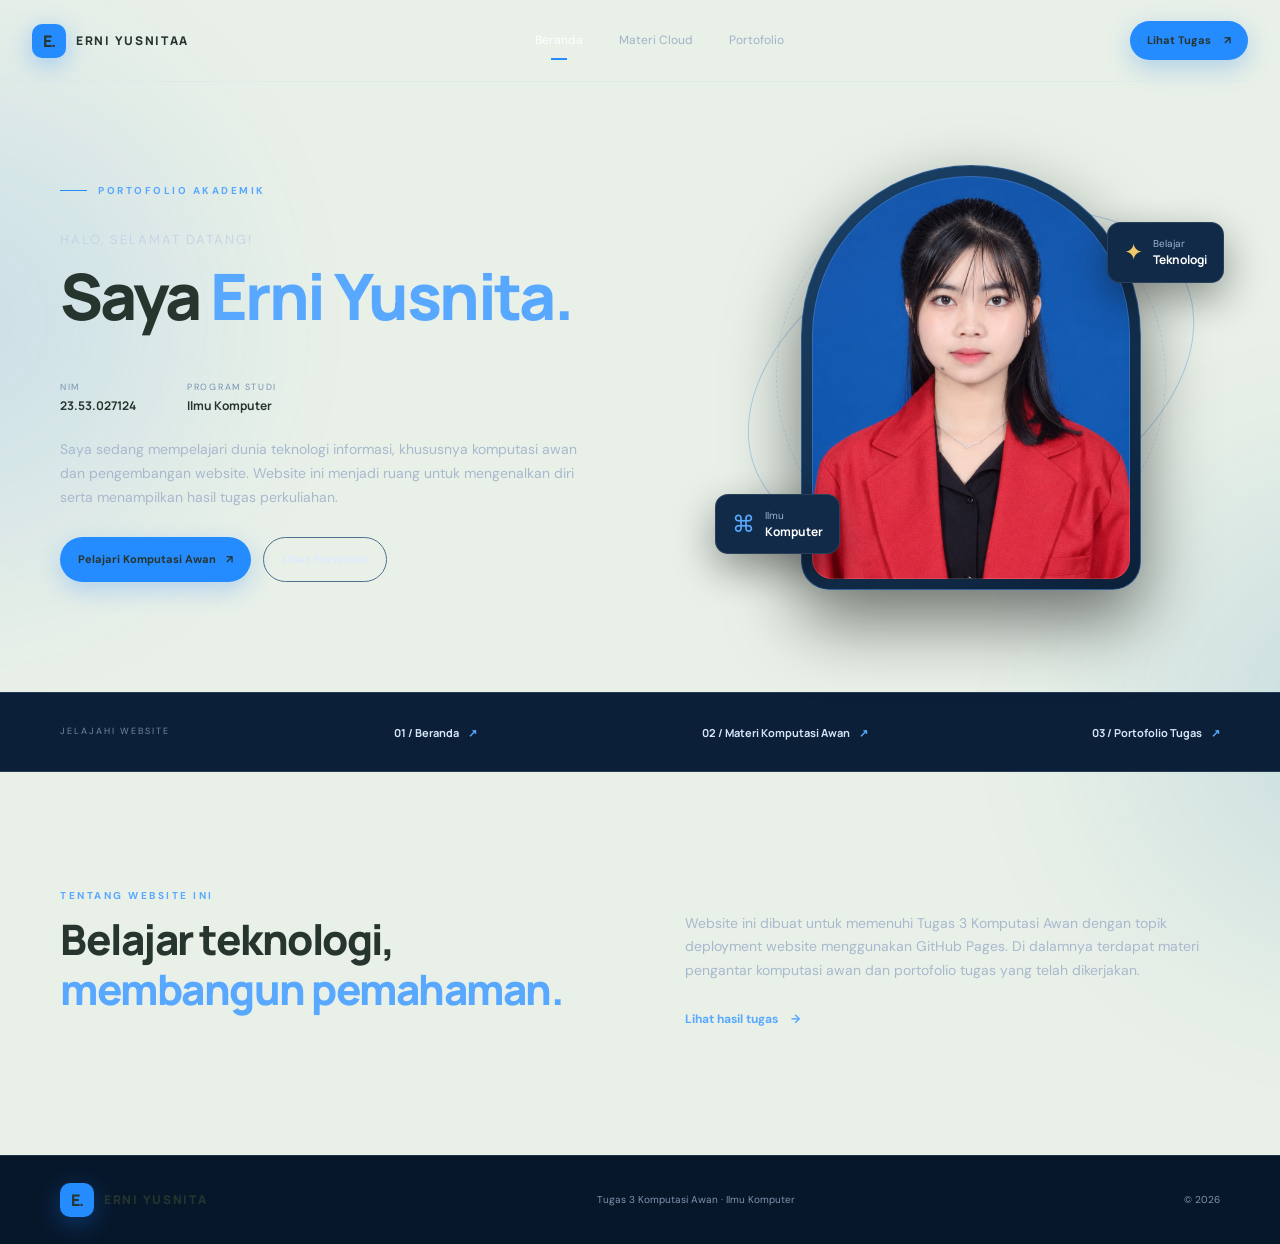
==== commit 4aa383cc: "Update index.html" ====
--- a/index.html
+++ b/index.html
@@ -11,7 +11,7 @@
 <body>
   <div class="page-glow glow-one"></div><div class="page-glow glow-two"></div>
   <header class="site-header">
-    <a class="brand" href="index.html"><span class="brand-mark">E.</span><span>ERNI YUSNITA</span></a>
+    <a class="brand" href="index.html"><span class="brand-mark">E.</span><span>ERNI YUSNITAA</span></a>
     <button class="menu-toggle" aria-label="Buka navigasi" aria-expanded="false"><span></span><span></span><span></span></button>
     <nav class="nav-links" aria-label="Navigasi utama">
       <a class="active" href="index.html">Beranda</a>
@@ -73,4 +73,4 @@
   </footer>
   <script src="assets/js/main.js"></script>
 </body>
-</html>+</html>
--- a/assets/css/style.css
+++ b/assets/css/style.css
@@ -1,6 +1,6 @@
 /* ERNI YUSNITA — Personal Portfolio | Tugas 3 Komputasi Awan */
 :root {
-    --bg: #061426;
+    --bg: #E8F0E8;
     --bg2: #091d34;
     --panel: #0d2540;
     --panel2: #102c4b;
@@ -24,7 +24,7 @@
 body {
     margin: 0;
     background: var(--bg);
-    color: var(--text);
+    color: #26352E;
     font-family: var(--font-body);
     line-height: 1.7;
     overflow-x: hidden
@@ -1273,4 +1273,4 @@
         opacity: 1;
         transform: none
     }
-}+}
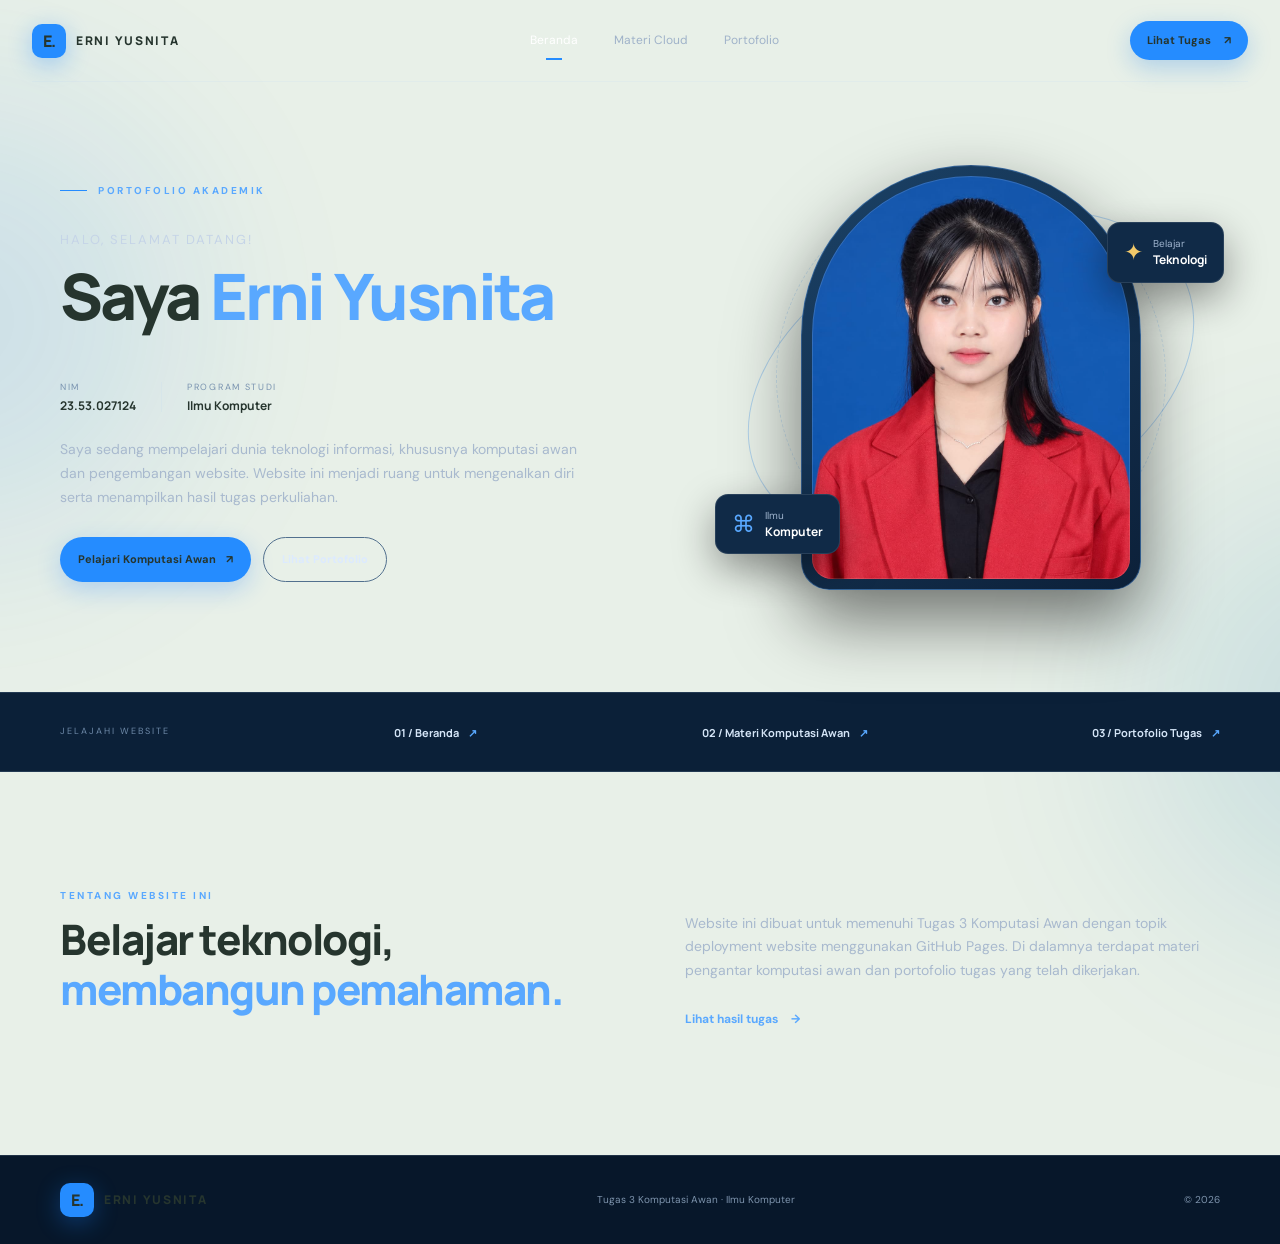
==== commit 0b759725: "Update index.html" ====
--- a/index.html
+++ b/index.html
@@ -11,7 +11,7 @@
 <body>
   <div class="page-glow glow-one"></div><div class="page-glow glow-two"></div>
   <header class="site-header">
-    <a class="brand" href="index.html"><span class="brand-mark">E.</span><span>ERNI YUSNITAA</span></a>
+    <a class="brand" href="index.html"><span class="brand-mark">E.</span><span>ERNI YUSNITA</span></a>
     <button class="menu-toggle" aria-label="Buka navigasi" aria-expanded="false"><span></span><span></span><span></span></button>
     <nav class="nav-links" aria-label="Navigasi utama">
       <a class="active" href="index.html">Beranda</a>
@@ -26,7 +26,7 @@
       <div class="hero-copy reveal">
         <p class="eyebrow"><span class="eyebrow-line"></span> PORTOFOLIO AKADEMIK</p>
         <p class="hero-kicker">HALO, SELAMAT DATANG!</p>
-        <h1>Saya <span>Erni Yusnita.</span></h1>
+        <h1>Saya <span>Erni Yusnita</span></h1>
         <div class="hero-meta">
           <div><span class="meta-label">NIM</span><strong>23.53.027124</strong></div>
           <div class="meta-divider"></div>
